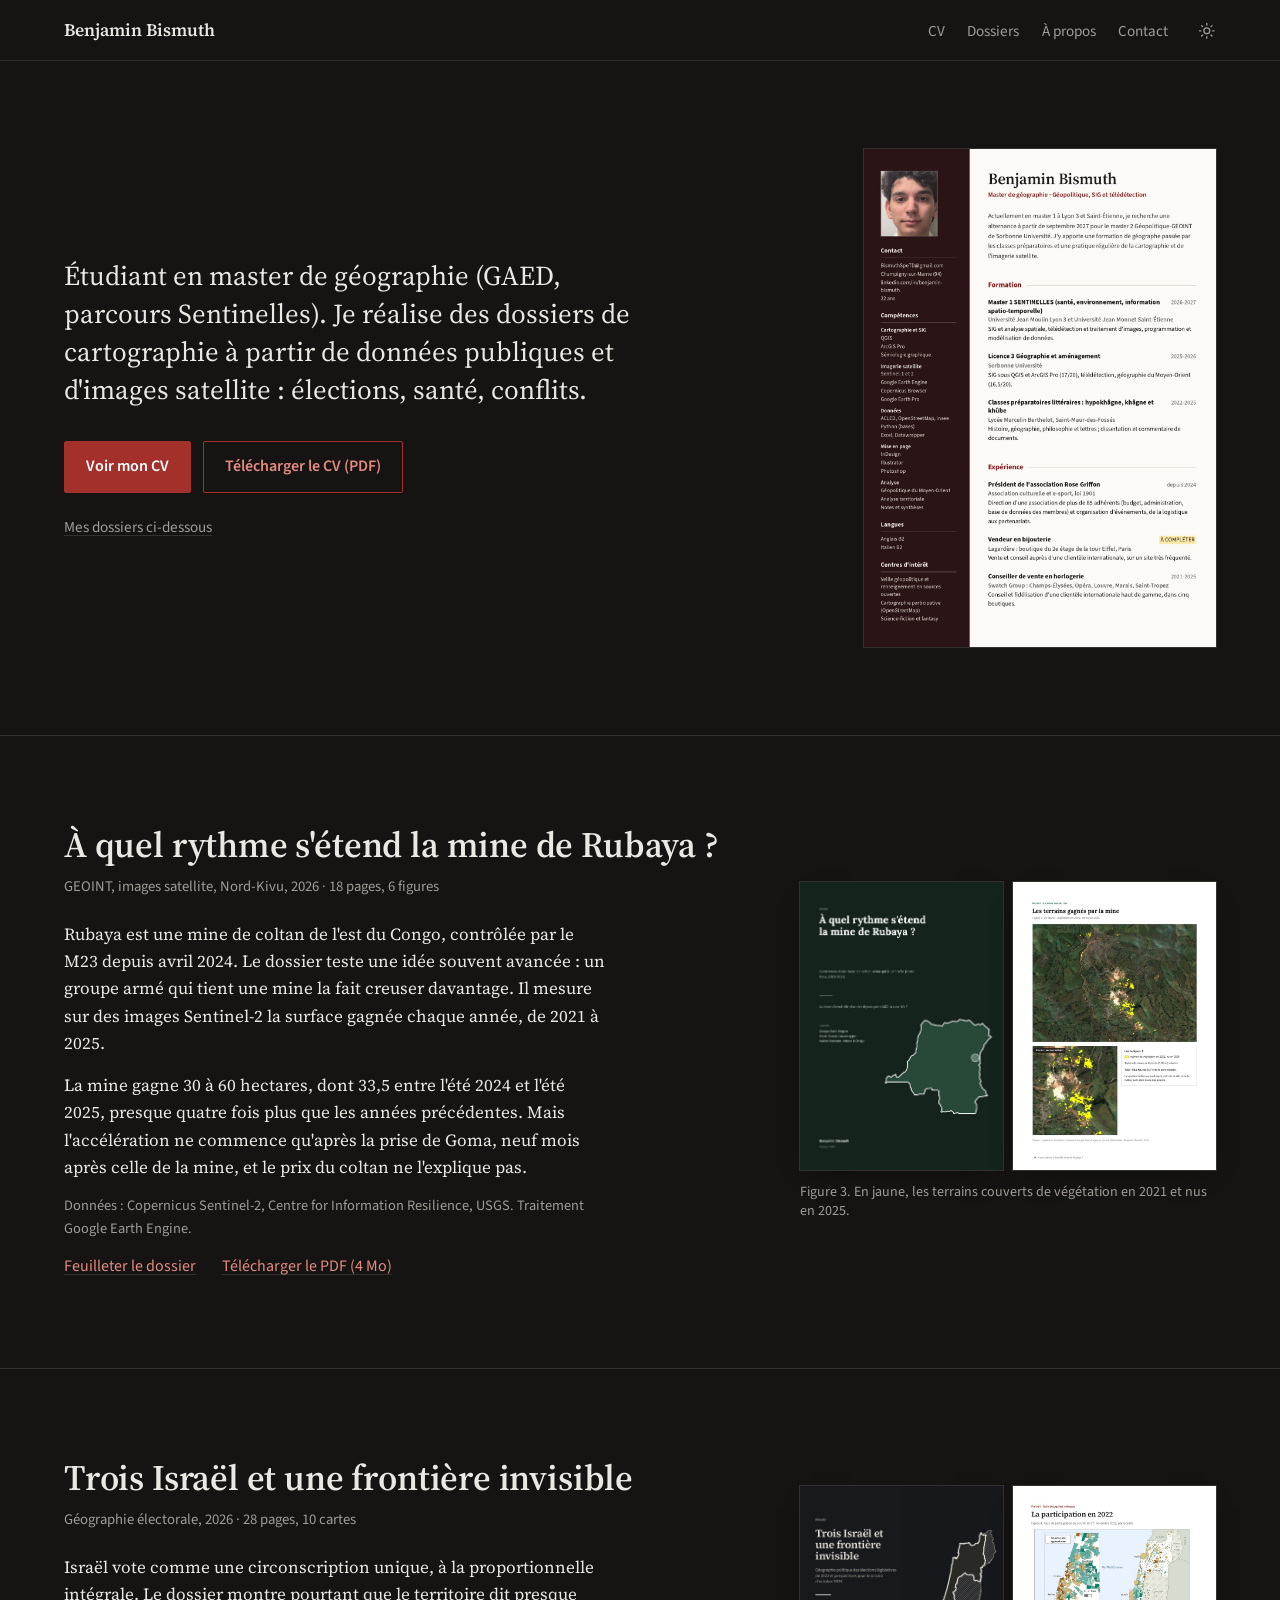
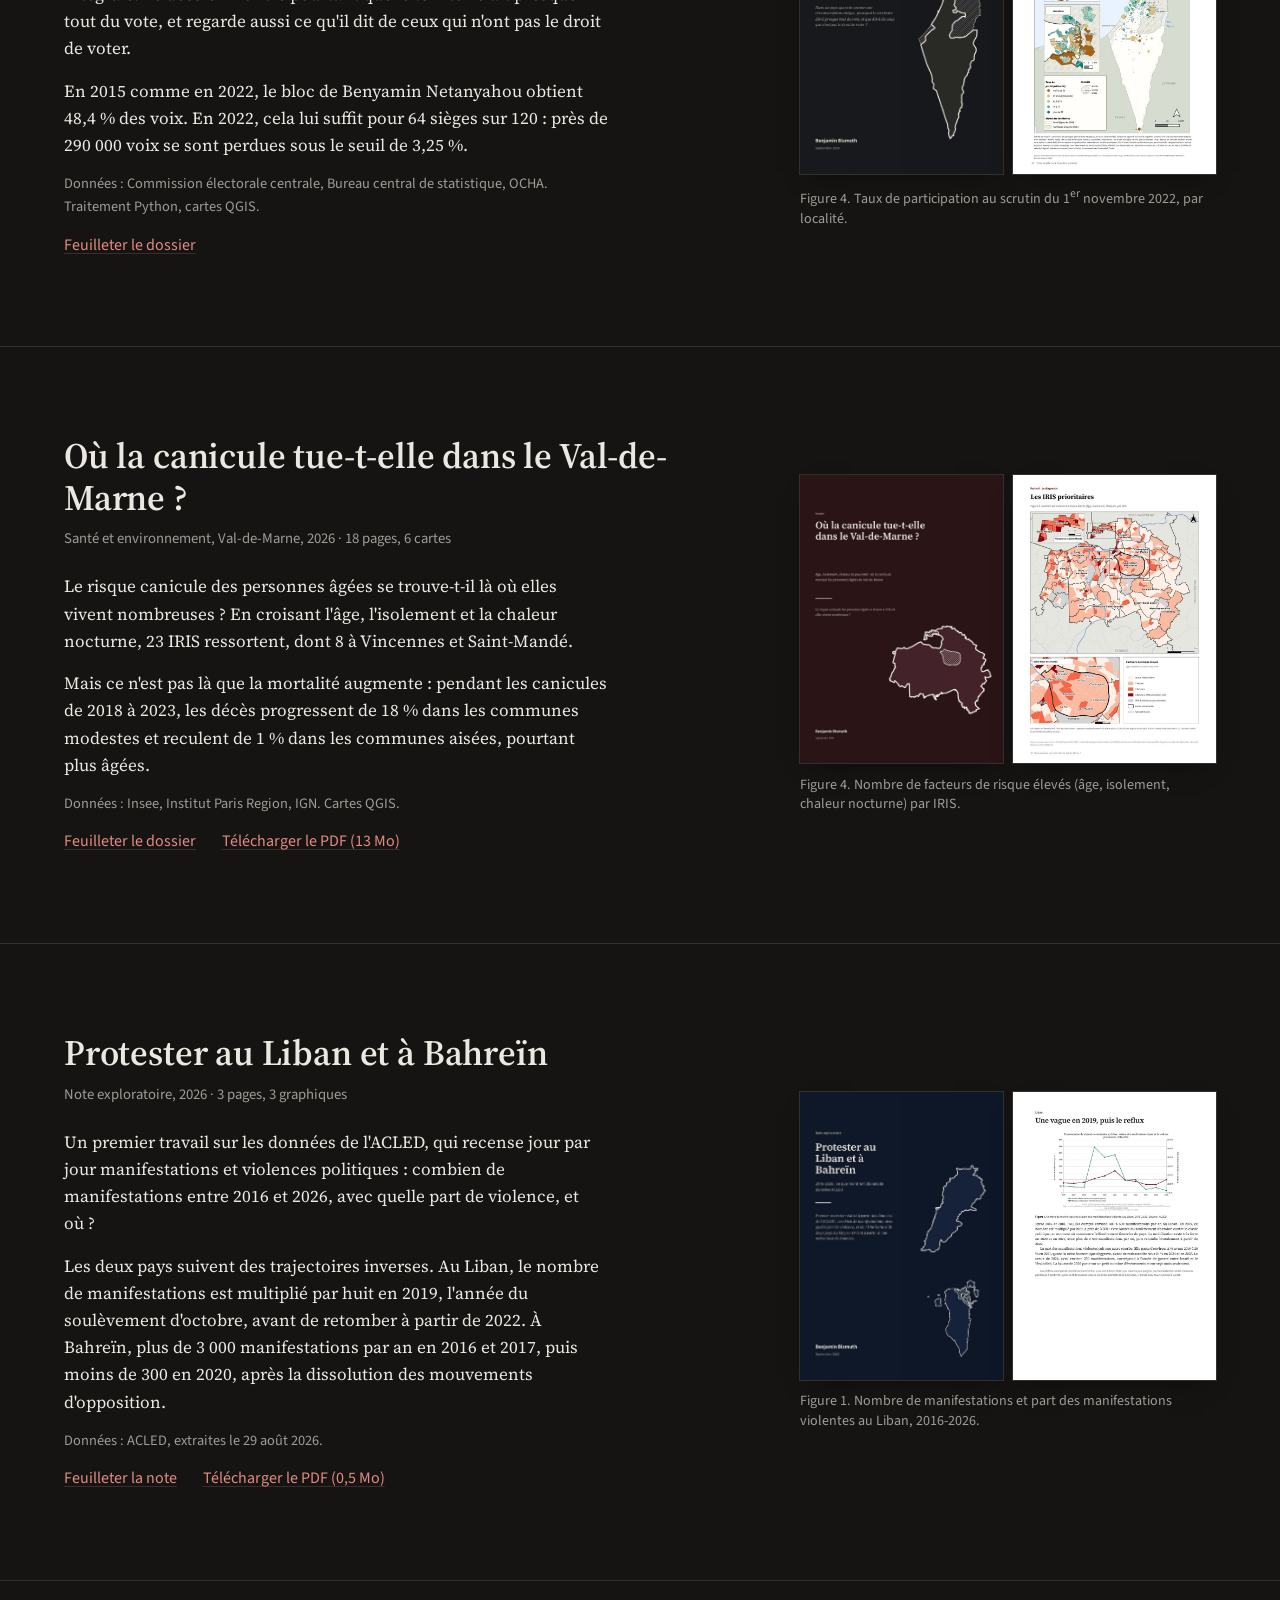
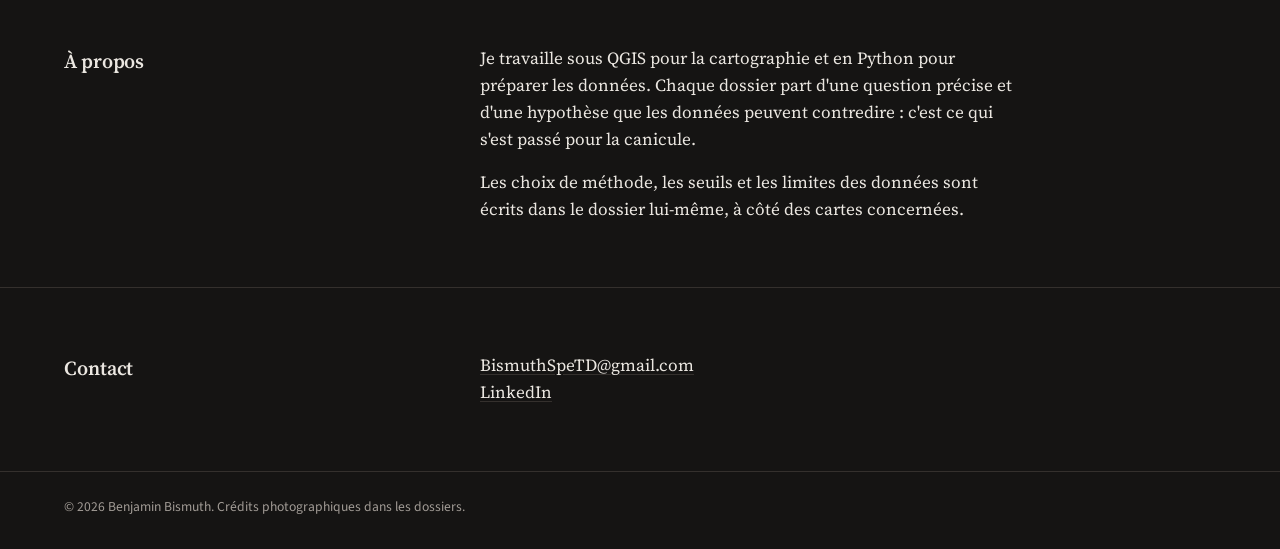
==== index.html @ 0a9262c5 "Portfolio : site, dossiers et CV" ====
<!doctype html>
<html lang="fr">
<head>
  <meta charset="utf-8">
  <meta name="viewport" content="width=device-width, initial-scale=1">
  <title>Benjamin Bismuth, géographe cartographe</title>
  <meta name="description" content="Dossiers de géographie et de cartographie de Benjamin Bismuth : extension de la mine de Rubaya vue par satellite, géographie électorale d'Israël, canicule dans le Val-de-Marne, manifestations au Liban et à Bahreïn.">
  <meta property="og:title" content="Benjamin Bismuth, géographe cartographe">
  <meta property="og:description" content="Dossiers de géographie et de cartographie.">
  <meta property="og:image" content="assets/img/israel/cover-01.jpg">
  <link rel="preconnect" href="https://fonts.googleapis.com">
  <link rel="preconnect" href="https://fonts.gstatic.com" crossorigin>
  <link href="https://fonts.googleapis.com/css2?family=Source+Sans+3:ital,wght@0,400;0,600;1,400&family=Source+Serif+4:ital,opsz,wght@0,8..60,400;0,8..60,600;1,8..60,400&display=swap" rel="stylesheet">
  <meta name="color-scheme" content="light dark">
  <script>
    // appliqué avant l'affichage pour éviter un flash de la mauvaise couleur
    // sombre par défaut, sauf si le visiteur a choisi le mode clair avec le bouton
    let t = "dark";
    try { t = localStorage.getItem("theme") || "dark"; } catch (e) {}
    document.documentElement.dataset.theme = t;
  </script>
  <link rel="stylesheet" href="style.css">
</head>
<body>

<header class="top">
  <a class="brand" href="#">Benjamin Bismuth</a>
  <div class="top-right">
    <nav>
      <a href="#cv">CV</a>
      <a href="#dossiers">Dossiers</a>
      <a href="#apropos">À propos</a>
      <a href="#contact">Contact</a>
    </nav>
    <button class="theme" type="button" id="theme" aria-label="Changer de thème (clair ou sombre)">
      <svg class="moon" viewBox="0 0 24 24" fill="none" stroke="currentColor" stroke-width="1.8" stroke-linecap="round" stroke-linejoin="round" aria-hidden="true"><path d="M20 14.5A8 8 0 0 1 9.5 4a8 8 0 1 0 10.5 10.5z"/></svg>
      <svg class="sun" viewBox="0 0 24 24" fill="none" stroke="currentColor" stroke-width="1.8" stroke-linecap="round" aria-hidden="true"><circle cx="12" cy="12" r="4"/><path d="M12 2v2M12 20v2M4.9 4.9l1.4 1.4M17.7 17.7l1.4 1.4M2 12h2M20 12h2M4.9 19.1l1.4-1.4M17.7 6.3l1.4-1.4"/></svg>
    </button>
  </div>
</header>

<main>

  <section class="intro" id="cv">
    <div class="intro-text">
      <p class="intro-lead">
        Étudiant en master de géographie (GAED, parcours Sentinelles).
        Je réalise des dossiers de cartographie à partir de données publiques
        et d'images satellite&nbsp;: élections, santé, conflits.
      </p>
      <p class="cv-actions">
        <button class="cta" type="button" data-open="cv">Voir mon CV</button>
        <a class="cta ghost" href="assets/pdf/cv-benjamin-bismuth.pdf" download>Télécharger le CV (PDF)</a>
      </p>
      <p class="intro-next"><a href="#dossiers">Mes dossiers ci-dessous</a></p>
    </div>
    <button class="plate cv-page" type="button" data-open="cv">
      <img src="assets/img/cv/cv-01.jpg" alt="Aperçu du CV, cliquer pour l'agrandir" width="1200" height="1697">
    </button>
  </section>

  <section class="dossier" id="dossiers">
    <div class="d-text">
      <h2>À quel rythme s'étend la mine de Rubaya&nbsp;?</h2>
      <p class="meta">GEOINT, images satellite, Nord-Kivu, 2026 · 18 pages, 6 figures</p>
      <div class="d-body">
        <p>
          Rubaya est une mine de coltan de l'est du Congo, contrôlée par le M23 depuis avril 2024.
          Le dossier teste une idée souvent avancée&nbsp;: un groupe armé qui tient une mine la fait
          creuser davantage. Il mesure sur des images Sentinel-2 la surface gagnée chaque année,
          de 2021 à 2025.
        </p>
        <p>
          La mine gagne 30 à 60 hectares, dont 33,5 entre l'été 2024 et l'été 2025, presque quatre
          fois plus que les années précédentes. Mais l'accélération ne commence qu'après la prise de
          Goma, neuf mois après celle de la mine, et le prix du coltan ne l'explique pas.
        </p>
        <p class="sources">Données&nbsp;: Copernicus Sentinel-2, Centre for Information Resilience, USGS. Traitement Google Earth Engine.</p>
        <p class="links">
          <button type="button" data-open="rubaya">Feuilleter le dossier</button>
          <a href="assets/pdf/rubaya.pdf" download>Télécharger le PDF (4&nbsp;Mo)</a>
        </p>
      </div>
    </div>

    <figure class="key">
      <button class="plate" type="button" data-open="rubaya" data-page="0" aria-label="Ouvrir le dossier">
        <img src="assets/img/rubaya/cover-01.jpg" alt="Couverture du dossier" width="826" height="1169">
      </button>
      <button class="plate key-page" type="button" data-open="rubaya" data-page="4" aria-label="Ouvrir le dossier à cette page">
        <img src="assets/img/rubaya/s-05.jpg" alt="Image satellite : en jaune, les terrains couverts de végétation en 2021 et nus en 2025 autour de la mine de Rubaya" width="1500" height="1061">
      </button>
      <figcaption>Figure 3. En jaune, les terrains couverts de végétation en 2021 et nus en 2025.</figcaption>
    </figure>
  </section>

  <section class="dossier">
    <div class="d-text">
      <h2>Trois Israël et une frontière invisible</h2>
      <p class="meta">Géographie électorale, 2026 · 28 pages, 10 cartes</p>
      <div class="d-body">
        <p>
          Israël vote comme une circonscription unique, à la proportionnelle intégrale.
          Le dossier montre pourtant que le territoire dit presque tout du vote,
          et regarde aussi ce qu'il dit de ceux qui n'ont pas le droit de voter.
        </p>
        <p>
          En 2015 comme en 2022, le bloc de Benyamin Netanyahou obtient 48,4&nbsp;% des voix.
          En 2022, cela lui suffit pour 64 sièges sur 120&nbsp;: près de 290&nbsp;000 voix
          se sont perdues sous le seuil de 3,25&nbsp;%.
        </p>
        <p class="sources">Données&nbsp;: Commission électorale centrale, Bureau central de statistique, OCHA. Traitement Python, cartes QGIS.</p>
        <p class="links">
          <button type="button" data-open="israel">Feuilleter le dossier</button>
        </p>
      </div>
    </div>

    <figure class="key">
      <button class="plate" type="button" data-open="israel" data-page="0" aria-label="Ouvrir le dossier">
        <img src="assets/img/israel/cover-01.jpg" alt="Couverture du dossier" width="900" height="1274">
      </button>
      <button class="plate key-page" type="button" data-open="israel" data-page="6" aria-label="Ouvrir le dossier à cette page">
        <img src="assets/img/israel/s-07.jpg" alt="Carte : taux de participation au scrutin du 1er novembre 2022, par localité" width="1500" height="1062">
      </button>
      <figcaption>Figure 4. Taux de participation au scrutin du 1<sup>er</sup> novembre 2022, par localité.</figcaption>
    </figure>
  </section>

  <section class="dossier">
    <div class="d-text">
      <h2>Où la canicule tue-t-elle dans le Val-de-Marne&nbsp;?</h2>
      <p class="meta">Santé et environnement, Val-de-Marne, 2026 · 18 pages, 6 cartes</p>
      <div class="d-body">
        <p>
          Le risque canicule des personnes âgées se trouve-t-il là où elles vivent nombreuses&nbsp;?
          En croisant l'âge, l'isolement et la chaleur nocturne, 23 IRIS ressortent, dont 8 à
          Vincennes et Saint-Mandé.
        </p>
        <p>
          Mais ce n'est pas là que la mortalité augmente&nbsp;: pendant les canicules de 2018 à 2023,
          les décès progressent de 18&nbsp;% dans les communes modestes et reculent de 1&nbsp;%
          dans les communes aisées, pourtant plus âgées.
        </p>
        <p class="sources">Données&nbsp;: Insee, Institut Paris Region, IGN. Cartes QGIS.</p>
        <p class="links">
          <button type="button" data-open="canicule">Feuilleter le dossier</button>
          <a href="assets/pdf/canicule.pdf" download>Télécharger le PDF (13&nbsp;Mo)</a>
        </p>
      </div>
    </div>

    <figure class="key">
      <button class="plate" type="button" data-open="canicule" data-page="0" aria-label="Ouvrir le dossier">
        <img src="assets/img/canicule/cover-01.jpg" alt="Couverture du dossier" width="900" height="1273" loading="lazy">
      </button>
      <button class="plate key-page" type="button" data-open="canicule" data-page="5" aria-label="Ouvrir le dossier à cette page">
        <img src="assets/img/canicule/s-06.jpg" alt="Carte : nombre de facteurs de risque élevés (âge, isolement, chaleur) par IRIS du Val-de-Marne" width="1500" height="1061" loading="lazy">
      </button>
      <figcaption>Figure 4. Nombre de facteurs de risque élevés (âge, isolement, chaleur nocturne) par IRIS.</figcaption>
    </figure>
  </section>

  <section class="dossier">
    <div class="d-text">
      <h2>Protester au Liban et à Bahreïn</h2>
      <p class="meta">Note exploratoire, 2026 · 3 pages, 3 graphiques</p>
      <div class="d-body">
        <p>
          Un premier travail sur les données de l'ACLED, qui recense jour par jour manifestations
          et violences politiques&nbsp;: combien de manifestations entre 2016 et 2026, avec quelle part
          de violence, et où&nbsp;?
        </p>
        <p>
          Les deux pays suivent des trajectoires inverses. Au Liban, le nombre de manifestations est
          multiplié par huit en 2019, l'année du soulèvement d'octobre, avant de retomber à partir de 2022.
          À Bahreïn, plus de 3&nbsp;000 manifestations par an en 2016 et 2017, puis moins de 300 en 2020,
          après la dissolution des mouvements d'opposition.
        </p>
        <p class="sources">Données&nbsp;: ACLED, extraites le 29 août 2026.</p>
        <p class="links">
          <button type="button" data-open="liban-bahrein">Feuilleter la note</button>
          <a href="assets/pdf/liban-bahrein.pdf" download>Télécharger le PDF (0,5&nbsp;Mo)</a>
        </p>
      </div>
    </div>

    <figure class="key">
      <button class="plate" type="button" data-open="liban-bahrein" data-page="0" aria-label="Ouvrir la note">
        <img src="assets/img/liban-bahrein/cover-01.jpg" alt="Couverture de la note" width="826" height="1169" loading="lazy">
      </button>
      <button class="plate key-page" type="button" data-open="liban-bahrein" data-page="1" aria-label="Ouvrir la note à cette page">
        <img src="assets/img/liban-bahrein/s-02.jpg" alt="Graphique : nombre de manifestations et part des manifestations violentes au Liban, 2016-2026" width="1500" height="1061" loading="lazy">
      </button>
      <figcaption>Figure 1. Nombre de manifestations et part des manifestations violentes au Liban, 2016-2026.</figcaption>
    </figure>
  </section>

  <section class="about" id="apropos">
    <h2>À propos</h2>
    <div class="d-body">
      <p>
        Je travaille sous QGIS pour la cartographie et en Python pour préparer les données.
        Chaque dossier part d'une question précise et d'une hypothèse que les données
        peuvent contredire&nbsp;: c'est ce qui s'est passé pour la canicule.
      </p>
      <p>
        Les choix de méthode, les seuils et les limites des données sont écrits dans le dossier
        lui-même, à côté des cartes concernées.
      </p>
    </div>
  </section>

  <section class="about" id="contact">
    <h2>Contact</h2>
    <div class="d-body">
      <p>
        <a href="mailto:BismuthSpeTD@gmail.com">BismuthSpeTD@gmail.com</a><br>
        <a href="https://www.linkedin.com/in/benjamin-bismuth" rel="noopener">LinkedIn</a>
      </p>
    </div>
  </section>
</main>

<footer class="foot">
  © 2026 Benjamin Bismuth. Crédits photographiques dans les dossiers.
</footer>

<div class="viewer" id="viewer" role="dialog" aria-modal="true" aria-label="Lecteur de dossier" hidden>
  <div class="v-bar">
    <p class="v-title"><span id="v-name"></span> <span id="v-count" aria-live="polite"></span></p>
    <div class="v-tools">
      <a id="v-pdf" href="#" download>PDF</a>
      <button type="button" id="v-close">Fermer</button>
    </div>
  </div>

  <div class="v-stage">
    <button class="v-nav prev" type="button" id="v-prev" aria-label="Page précédente">‹</button>
    <figure class="v-fig">
      <img id="v-img" alt="">
    </figure>
    <button class="v-nav next" type="button" id="v-next" aria-label="Page suivante">›</button>
  </div>

  <div class="v-thumbs" id="v-thumbs" role="tablist" aria-label="Pages du dossier"></div>
</div>

<script src="app.js"></script>
</body>
</html>
---- style.css ----
/* Mêmes polices et même rouge que les dossiers PDF. */
:root{
  --paper:#fbfaf7;
  --ink:#1c1a19;
  --grey:#6b6663;
  --line:#dcd8d2;
  --red:#8e1b1b;
  --btn:#8e1b1b;
  --btn-hover:#6f1414;
  --shadow:rgba(28,26,25,.28);
  --viewer:#2a2725;
  --serif:"Source Serif 4",Georgia,serif;
  --sans:"Source Sans 3","Segoe UI",Arial,sans-serif;
  --pad:clamp(1rem,5vw,4rem);
  --measure:34rem;
  color-scheme:light;
}
/* mode sombre : suit le système, sauf si le visiteur a choisi avec le bouton */
@media (prefers-color-scheme:dark){
  :root:not([data-theme="light"]){
    --paper:#151413;--ink:#ebe7e1;--grey:#a19b95;--line:#34302d;
    --red:#e38b80;--btn:#a3302a;--btn-hover:#bf3b33;--shadow:rgba(0,0,0,.55);--viewer:#0d0c0b;
    color-scheme:dark;
  }
}
:root[data-theme="dark"]{
  --paper:#151413;--ink:#ebe7e1;--grey:#a19b95;--line:#34302d;
  --red:#e38b80;--btn:#a3302a;--btn-hover:#bf3b33;--shadow:rgba(0,0,0,.55);--viewer:#0d0c0b;
  color-scheme:dark;
}
*{box-sizing:border-box;margin:0;padding:0}
html{scroll-behavior:smooth;scroll-padding-top:4rem}
body{background:var(--paper);color:var(--ink);font-family:var(--serif);font-size:1.0625rem;line-height:1.6;-webkit-font-smoothing:antialiased}
img{display:block;max-width:100%;height:auto}
a{color:inherit;text-decoration-color:var(--line);text-underline-offset:.2em}
a:hover{color:var(--red);text-decoration-color:currentColor}
button{font:inherit;color:inherit;background:none;border:0;cursor:pointer}
:focus-visible{outline:2px solid var(--red);outline-offset:3px}
h2{font-weight:600;letter-spacing:-.005em}

/* en-tête */
.top{position:sticky;top:0;z-index:20;display:flex;justify-content:space-between;align-items:baseline;gap:1rem;
  padding:1rem var(--pad);background:var(--paper);border-bottom:1px solid var(--line)}
.brand{font-weight:600;font-size:1.1rem;text-decoration:none}
.top nav{display:flex;gap:1.4rem;font-family:var(--sans);font-size:.95rem}
.top nav a{text-decoration:none;color:var(--grey)}
.top nav a:hover{color:var(--red)}
.top-right{display:flex;align-items:center;gap:1.4rem}
.theme{display:grid;place-items:center;width:2rem;height:2rem;margin:-.4rem -.4rem -.4rem 0;color:var(--grey);border-radius:50%}
.theme:hover{color:var(--ink);background:var(--line)}
.theme svg{width:1.1rem;height:1.1rem}
.theme .sun{display:none}
:root[data-theme="dark"] .theme .sun{display:block}
:root[data-theme="dark"] .theme .moon{display:none}
@media (prefers-color-scheme:dark){
  :root:not([data-theme="light"]) .theme .sun{display:block}
  :root:not([data-theme="light"]) .theme .moon{display:none}
}

.intro{display:grid;grid-template-columns:minmax(0,1fr) minmax(14rem,22rem);gap:2rem clamp(2rem,6vw,5rem);align-items:center;
  padding:clamp(2.5rem,7vw,5.5rem) var(--pad) clamp(3rem,7vw,5.5rem)}
.intro-lead{max-width:36rem;font-size:clamp(1.3rem,2.3vw,1.7rem);line-height:1.4}
.cv-actions{display:flex;flex-wrap:wrap;gap:.8rem;margin-top:2rem}
.cta{display:inline-block;padding:.75rem 1.3rem;font-family:var(--sans);font-size:1rem;font-weight:600;text-decoration:none;
  background:var(--btn);color:#fff;border:1px solid var(--btn);border-radius:2px}
.cta:hover{background:var(--btn-hover);border-color:var(--btn-hover);color:#fff}
.cta.ghost{background:transparent;color:var(--red)}
.cta.ghost:hover{background:var(--btn);color:#fff}
.intro-next{margin-top:1.4rem;font-family:var(--sans);font-size:.95rem;color:var(--grey)}
.intro-next a{color:inherit}
.cv-page{box-shadow:0 0 0 1px var(--line),0 12px 30px -12px var(--shadow)}

/* dossiers */
/* une ligne par dossier : le texte à gauche, couverture et carte clé à droite */
.dossier{display:grid;grid-template-columns:minmax(0,1fr) minmax(16rem,26rem);gap:2rem clamp(2rem,6vw,5rem);align-items:center;
  padding:clamp(3rem,7vw,5.5rem) var(--pad);border-top:1px solid var(--line)}
.plate{display:block;width:100%;background:#fff;box-shadow:0 0 0 1px var(--line)}
.plate img{width:100%;transition:opacity .2s}
.plate:hover img{opacity:.88}

.d-text h2{font-size:clamp(1.6rem,2.8vw,2.3rem);line-height:1.15}
.d-text .d-body{margin-top:1.4rem}
.key{display:grid;grid-template-columns:1fr 1fr;gap:.6rem;width:100%}
.key .plate{aspect-ratio:750/1062;overflow:hidden;box-shadow:0 0 0 1px var(--line),0 10px 24px -12px var(--shadow)}
.key .plate img{height:100%;object-fit:cover}
/* on ne montre que la page de gauche de la double page, celle de la carte */
.key .key-page img{width:200%;max-width:none;object-fit:initial}
.key figcaption{grid-column:1/-1;margin-top:.2rem;font-family:var(--sans);font-size:.88rem;line-height:1.4;color:var(--grey)}
.meta{margin-top:.6rem;font-family:var(--sans);font-size:.92rem;color:var(--grey)}
.d-body{max-width:var(--measure)}
.d-body p + p{margin-top:.9em}
.sources{font-family:var(--sans);font-size:.9rem;color:var(--grey)}
.links{display:flex;flex-wrap:wrap;gap:.4rem 1.6rem;font-family:var(--sans);font-size:1rem}
.links button,.links a{text-decoration:underline;text-decoration-color:var(--line);text-underline-offset:.2em;color:var(--red)}
.links button:hover,.links a:hover{text-decoration-color:currentColor}

/* à propos, contact */
.about{display:grid;grid-template-columns:1fr 2fr;gap:1rem clamp(1.5rem,4vw,3rem);padding:clamp(2.5rem,5vw,4rem) var(--pad);border-top:1px solid var(--line)}
.about h2{font-size:1.25rem}

.foot{padding:1.5rem var(--pad) 2rem;font-family:var(--sans);font-size:.85rem;color:var(--grey);border-top:1px solid var(--line)}

/* lecteur */
.viewer{position:fixed;inset:0;z-index:100;display:flex;flex-direction:column;background:var(--viewer);color:#f3f0ea}
.viewer[hidden]{display:none}
.v-bar{display:flex;justify-content:space-between;align-items:baseline;gap:1rem;padding:.8rem 1.2rem;font-family:var(--sans)}
.v-title{min-width:0;white-space:nowrap;overflow:hidden;text-overflow:ellipsis}
#v-name{font-family:var(--serif);font-weight:600}
#v-count{margin-left:.6rem;color:#aaa39c;font-size:.9rem}
.v-tools{display:flex;gap:1.2rem;flex:none}
.v-tools a,.v-tools button{color:#f3f0ea;text-decoration:none}
.v-tools a:hover,.v-tools button:hover{color:#fff;text-decoration:underline}
.v-stage{position:relative;flex:1;min-height:0;display:flex;align-items:center;justify-content:center;padding:.5rem 4rem 1rem}
.v-fig{width:100%;height:100%;display:flex;align-items:center;justify-content:center}
.v-fig img{max-width:100%;max-height:100%;width:auto;height:auto;object-fit:contain;background:#fff}
.v-nav{position:absolute;top:50%;transform:translateY(-50%);width:3rem;height:4rem;font-size:2.4rem;line-height:1;color:#d8d3cc}
.v-nav:hover{color:#fff}
.v-nav.prev{left:.5rem}.v-nav.next{right:.5rem}
.v-nav:disabled{opacity:.2;cursor:default}
.v-thumbs[hidden]{display:none}
.v-thumbs{display:flex;gap:.4rem;overflow-x:auto;padding:.6rem 1.2rem .9rem}
.v-thumbs button{flex:none;width:4.8rem;opacity:.45;background:#fff}
.v-thumbs button img{width:100%;height:auto}
.v-thumbs button[aria-selected="true"]{opacity:1;outline:2px solid #fff;outline-offset:2px}
.v-thumbs button:hover{opacity:.9}
body.lock{overflow:hidden}

/* petits écrans */
@media (max-width:760px){
  .dossier,.about,.intro{grid-template-columns:1fr}
  .key{max-width:26rem}
  .cv-page{width:min(100%,18rem)}
  .intro-next{display:none}
  .top nav{gap:1rem}
  .v-stage{padding:.25rem}
  .v-nav{width:2.2rem;background:rgba(0,0,0,.35)}
  .v-nav.prev{left:0}.v-nav.next{right:0}
}
@media (max-width:480px){
  .brand{font-size:1rem;white-space:nowrap}
  .top nav{gap:.8rem;font-size:.9rem;white-space:nowrap}
  .top-right{gap:.6rem}
  .top nav a:nth-child(3){display:none}
}
@media (prefers-reduced-motion:reduce){
  html{scroll-behavior:auto}
}
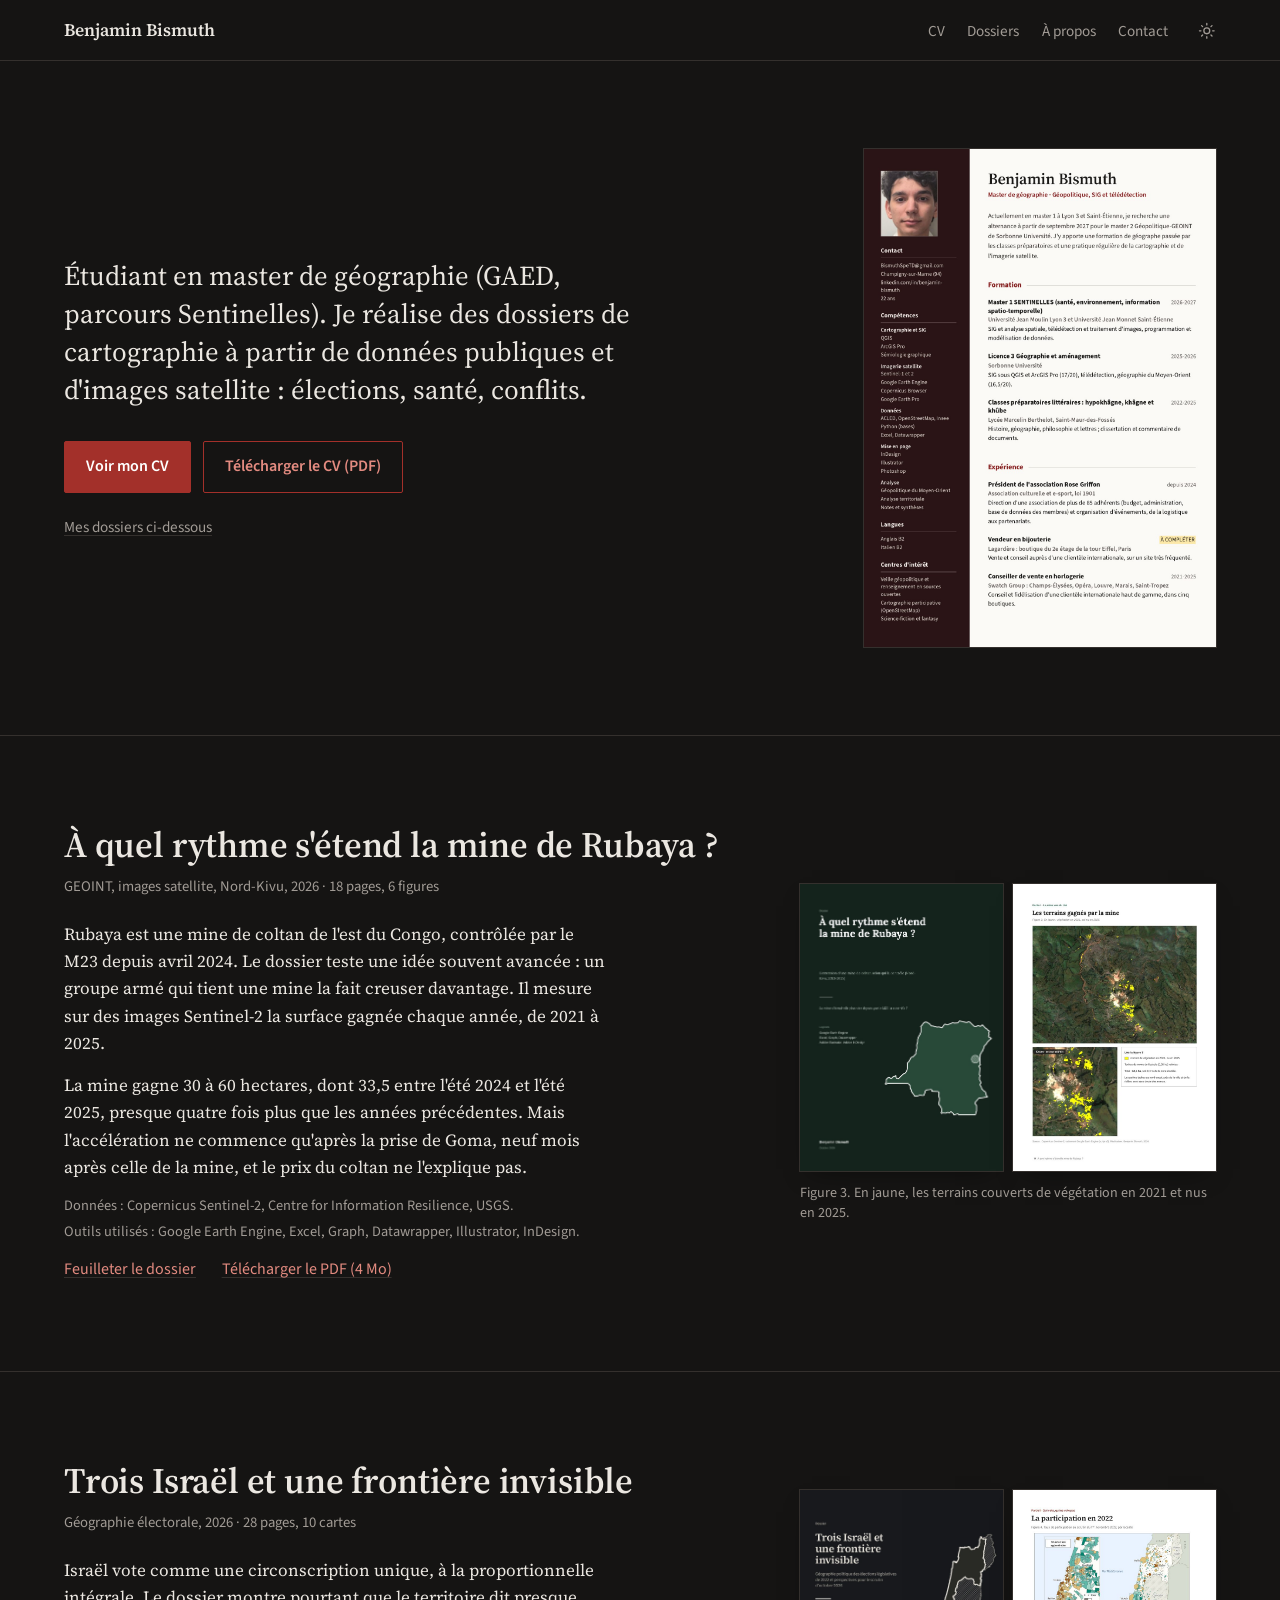
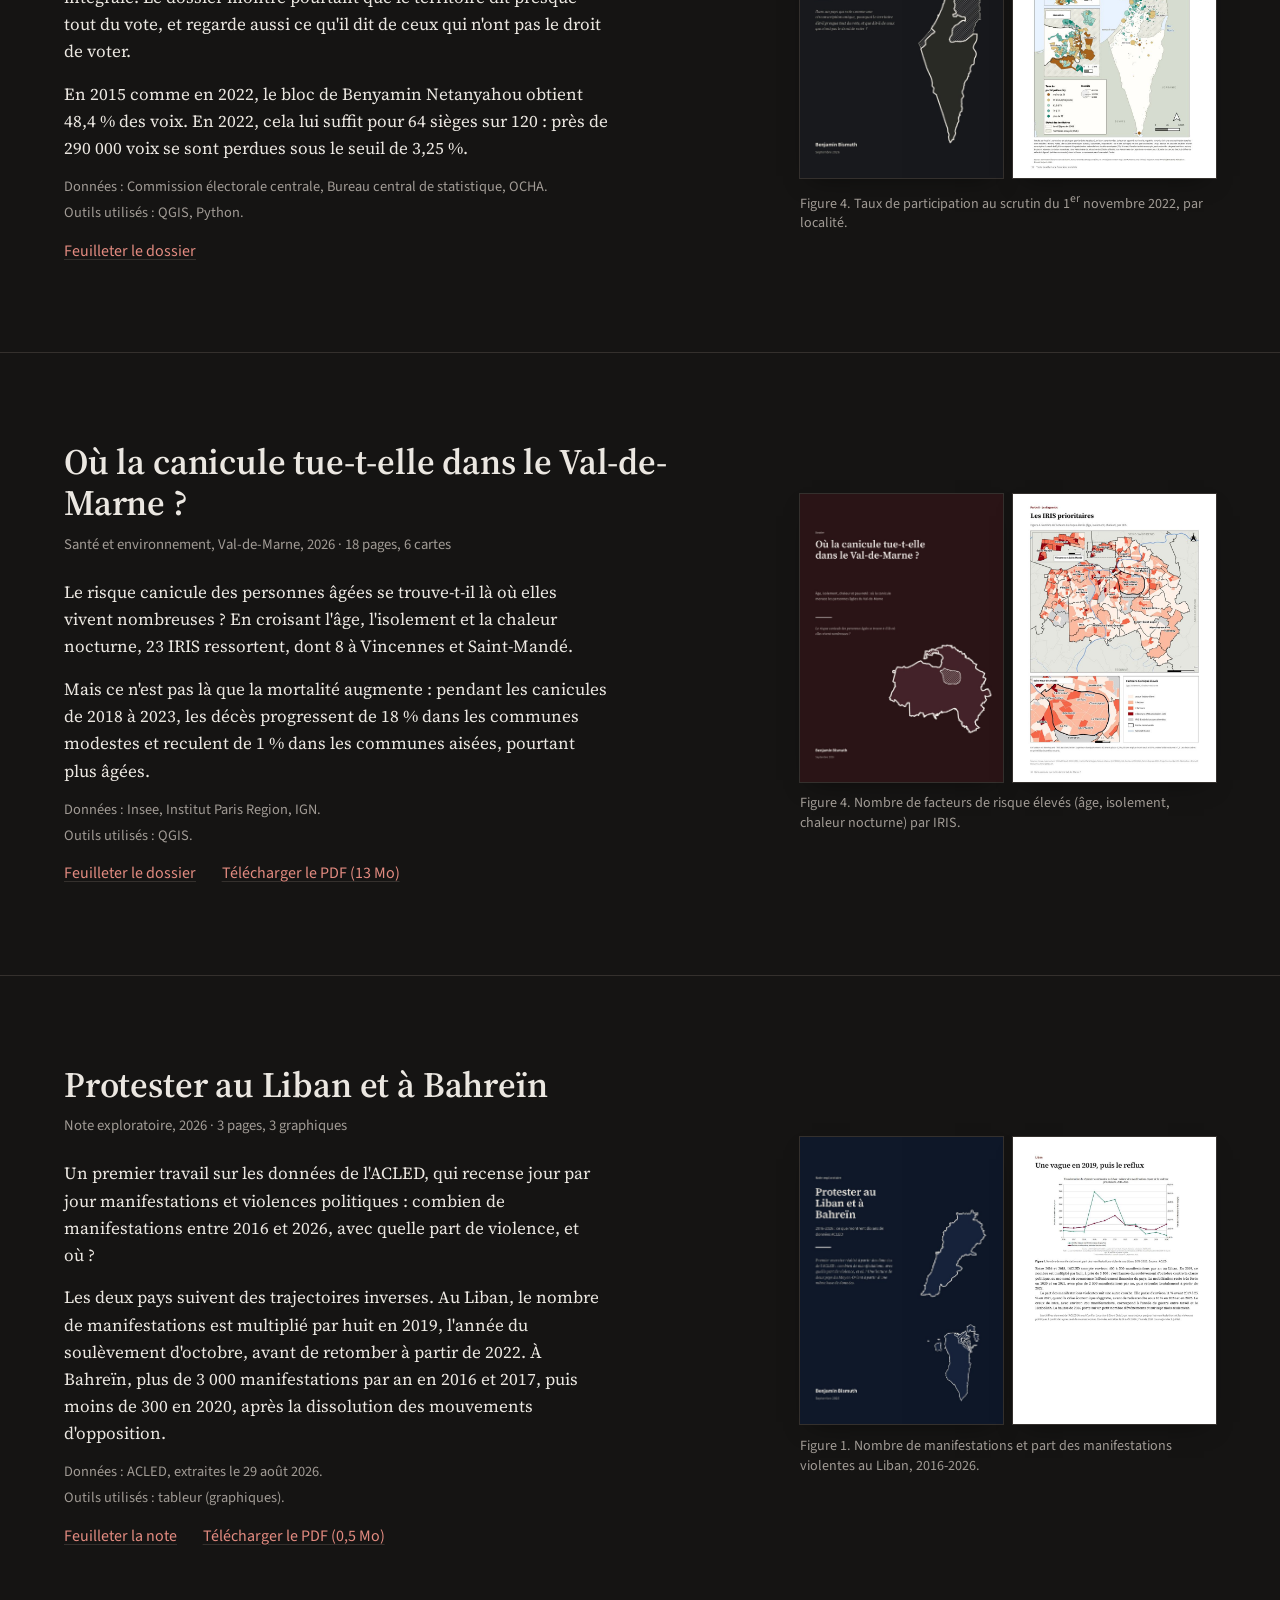
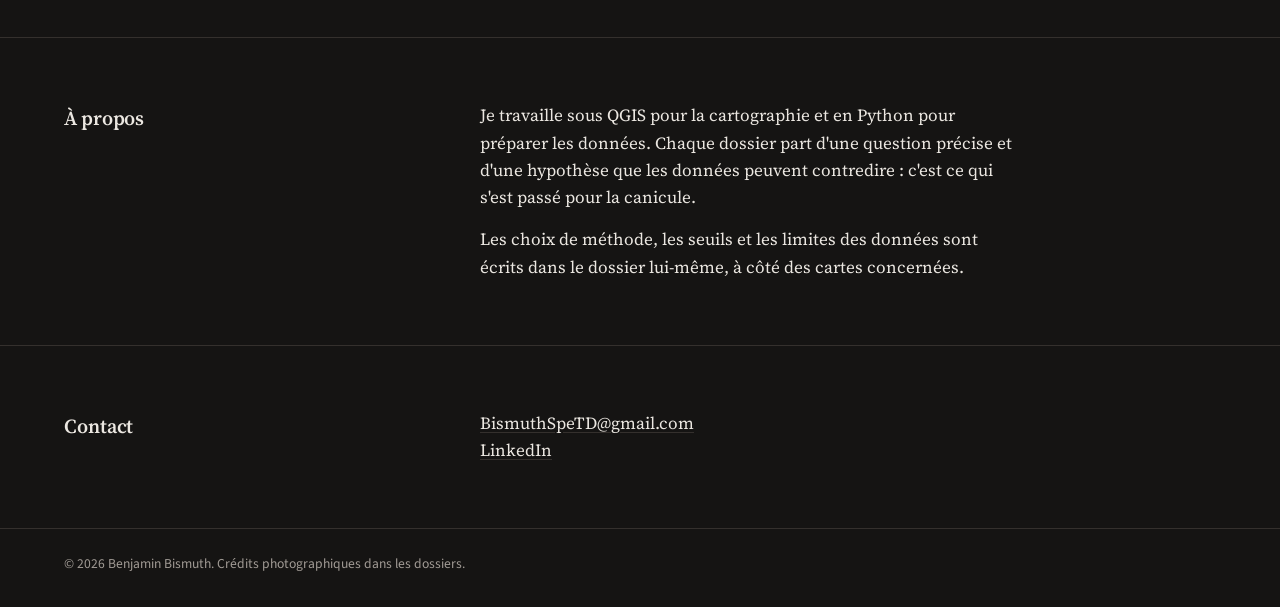
==== commit cb94f79f: "Ajoute les outils utilises pour chaque dossier" ====
--- a/index.html
+++ b/index.html
@@ -75,7 +75,8 @@
           fois plus que les années précédentes. Mais l'accélération ne commence qu'après la prise de
           Goma, neuf mois après celle de la mine, et le prix du coltan ne l'explique pas.
         </p>
-        <p class="sources">Données&nbsp;: Copernicus Sentinel-2, Centre for Information Resilience, USGS. Traitement Google Earth Engine.</p>
+        <p class="sources">Données&nbsp;: Copernicus Sentinel-2, Centre for Information Resilience, USGS.</p>
+        <p class="sources">Outils utilisés&nbsp;: Google Earth Engine, Excel, Graph, Datawrapper, Illustrator, InDesign.</p>
         <p class="links">
           <button type="button" data-open="rubaya">Feuilleter le dossier</button>
           <a href="assets/pdf/rubaya.pdf" download>Télécharger le PDF (4&nbsp;Mo)</a>
@@ -109,7 +110,8 @@
           En 2022, cela lui suffit pour 64 sièges sur 120&nbsp;: près de 290&nbsp;000 voix
           se sont perdues sous le seuil de 3,25&nbsp;%.
         </p>
-        <p class="sources">Données&nbsp;: Commission électorale centrale, Bureau central de statistique, OCHA. Traitement Python, cartes QGIS.</p>
+        <p class="sources">Données&nbsp;: Commission électorale centrale, Bureau central de statistique, OCHA.</p>
+        <p class="sources">Outils utilisés&nbsp;: QGIS, Python.</p>
         <p class="links">
           <button type="button" data-open="israel">Feuilleter le dossier</button>
         </p>
@@ -142,7 +144,8 @@
           les décès progressent de 18&nbsp;% dans les communes modestes et reculent de 1&nbsp;%
           dans les communes aisées, pourtant plus âgées.
         </p>
-        <p class="sources">Données&nbsp;: Insee, Institut Paris Region, IGN. Cartes QGIS.</p>
+        <p class="sources">Données&nbsp;: Insee, Institut Paris Region, IGN.</p>
+        <p class="sources">Outils utilisés&nbsp;: QGIS.</p>
         <p class="links">
           <button type="button" data-open="canicule">Feuilleter le dossier</button>
           <a href="assets/pdf/canicule.pdf" download>Télécharger le PDF (13&nbsp;Mo)</a>
@@ -178,6 +181,7 @@
           après la dissolution des mouvements d'opposition.
         </p>
         <p class="sources">Données&nbsp;: ACLED, extraites le 29 août 2026.</p>
+        <p class="sources">Outils utilisés&nbsp;: tableur (graphiques).</p>
         <p class="links">
           <button type="button" data-open="liban-bahrein">Feuilleter la note</button>
           <a href="assets/pdf/liban-bahrein.pdf" download>Télécharger le PDF (0,5&nbsp;Mo)</a>
--- a/style.css
+++ b/style.css
@@ -90,6 +90,7 @@
 .d-body{max-width:var(--measure)}
 .d-body p + p{margin-top:.9em}
 .sources{font-family:var(--sans);font-size:.9rem;color:var(--grey)}
+.d-body .sources + .sources{margin-top:.2em}
 .links{display:flex;flex-wrap:wrap;gap:.4rem 1.6rem;font-family:var(--sans);font-size:1rem}
 .links button,.links a{text-decoration:underline;text-decoration-color:var(--line);text-underline-offset:.2em;color:var(--red)}
 .links button:hover,.links a:hover{text-decoration-color:currentColor}
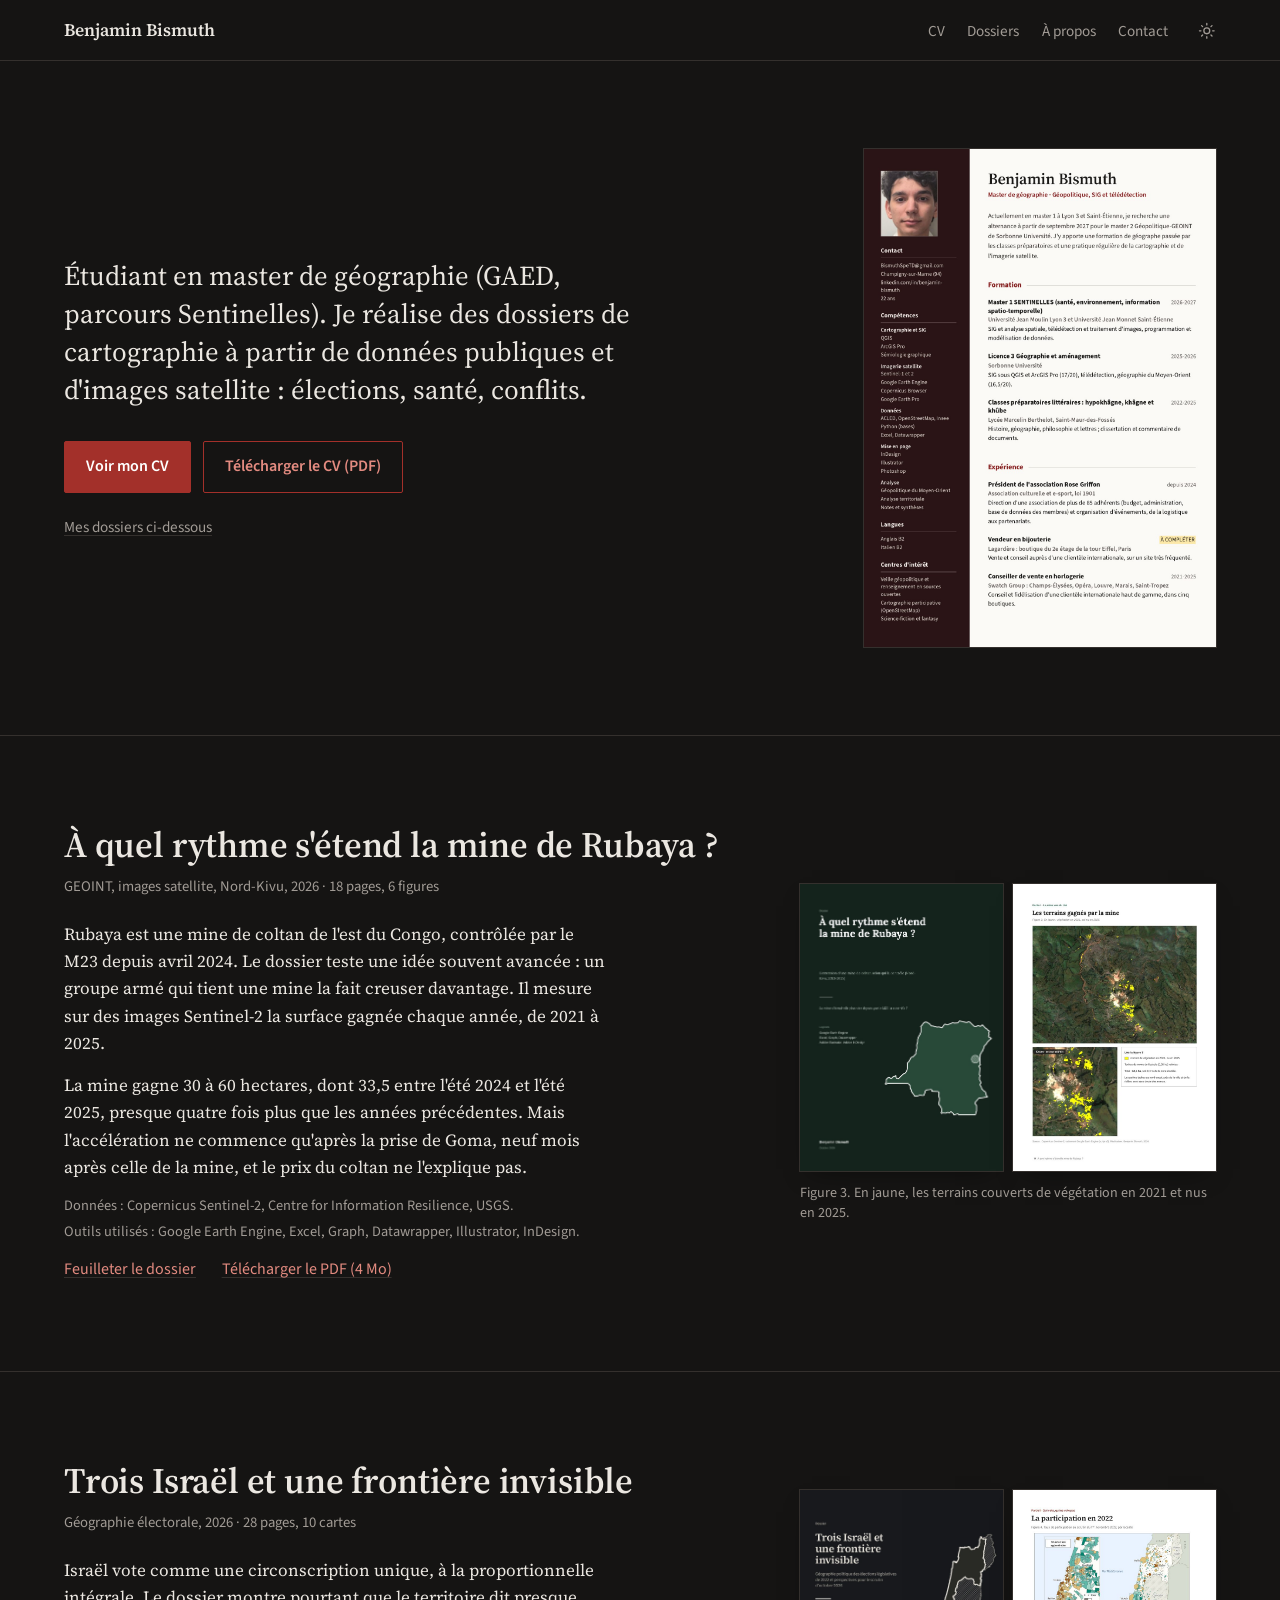
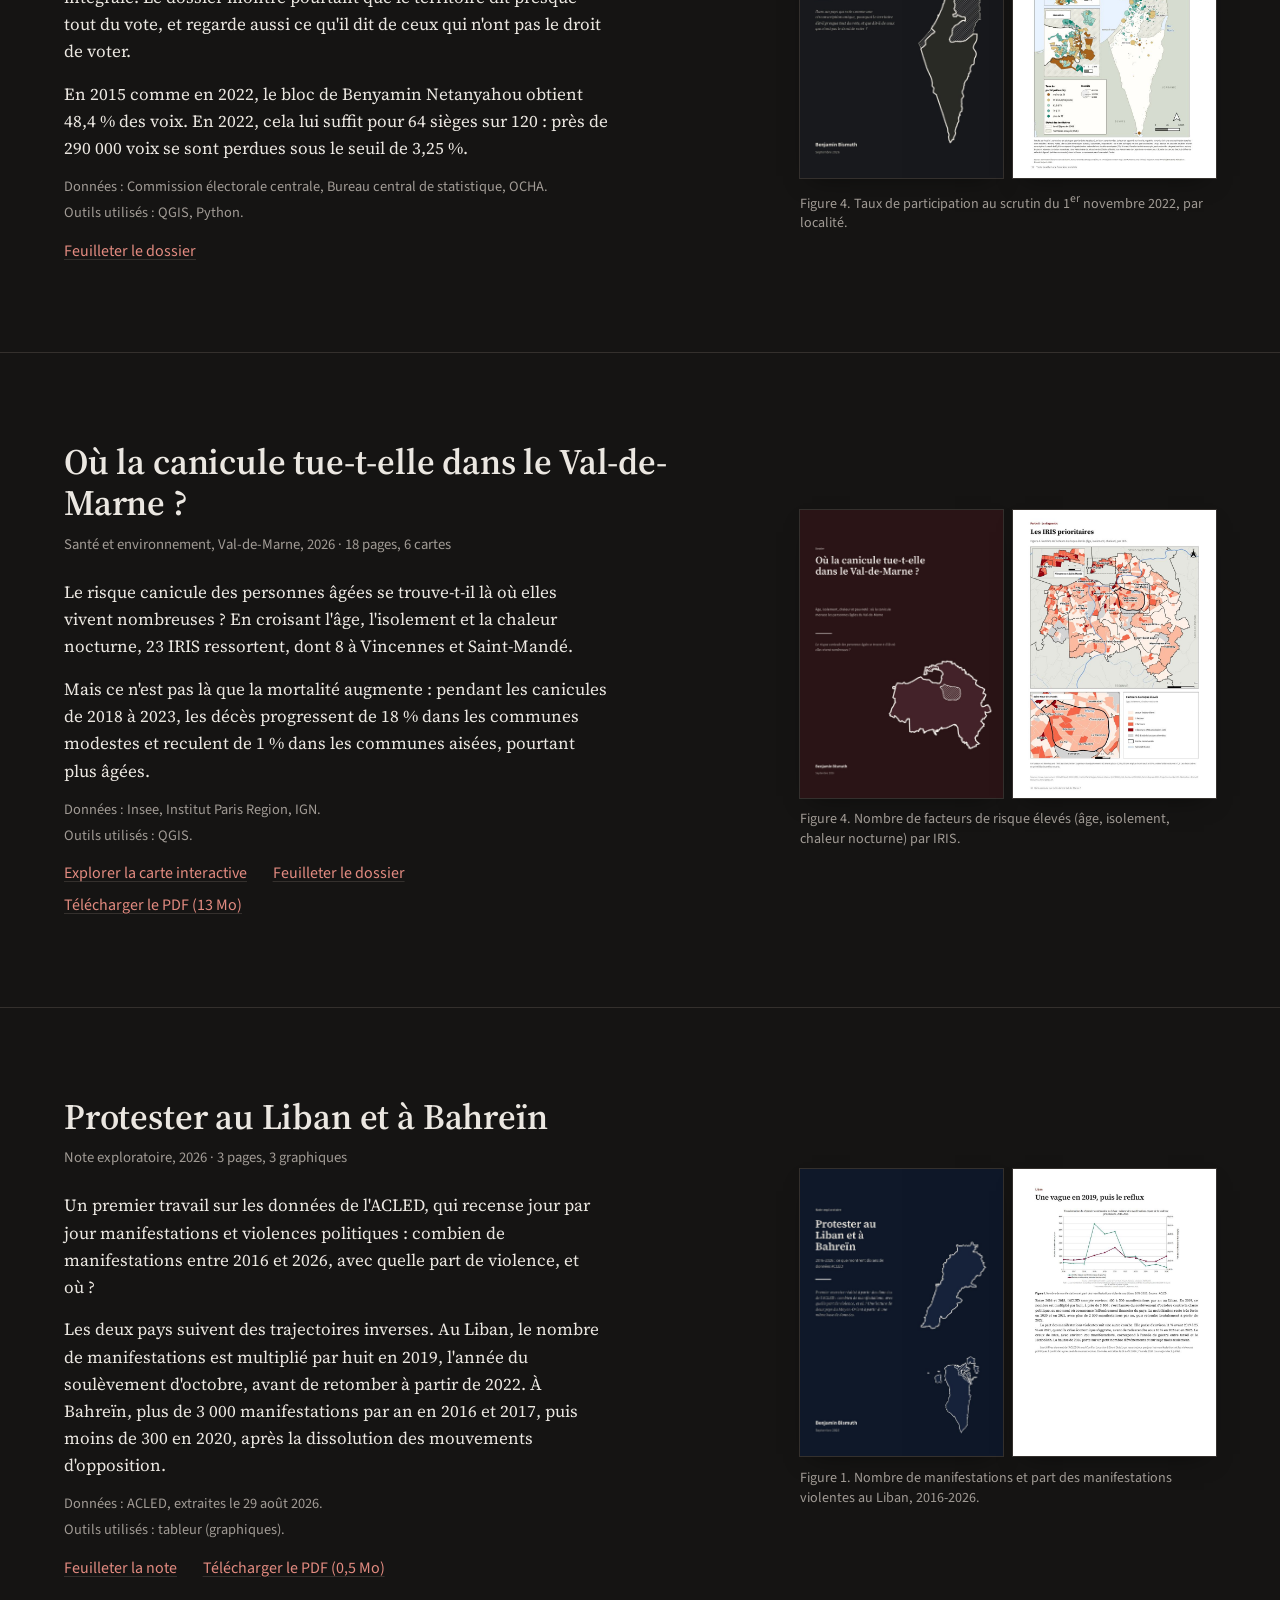
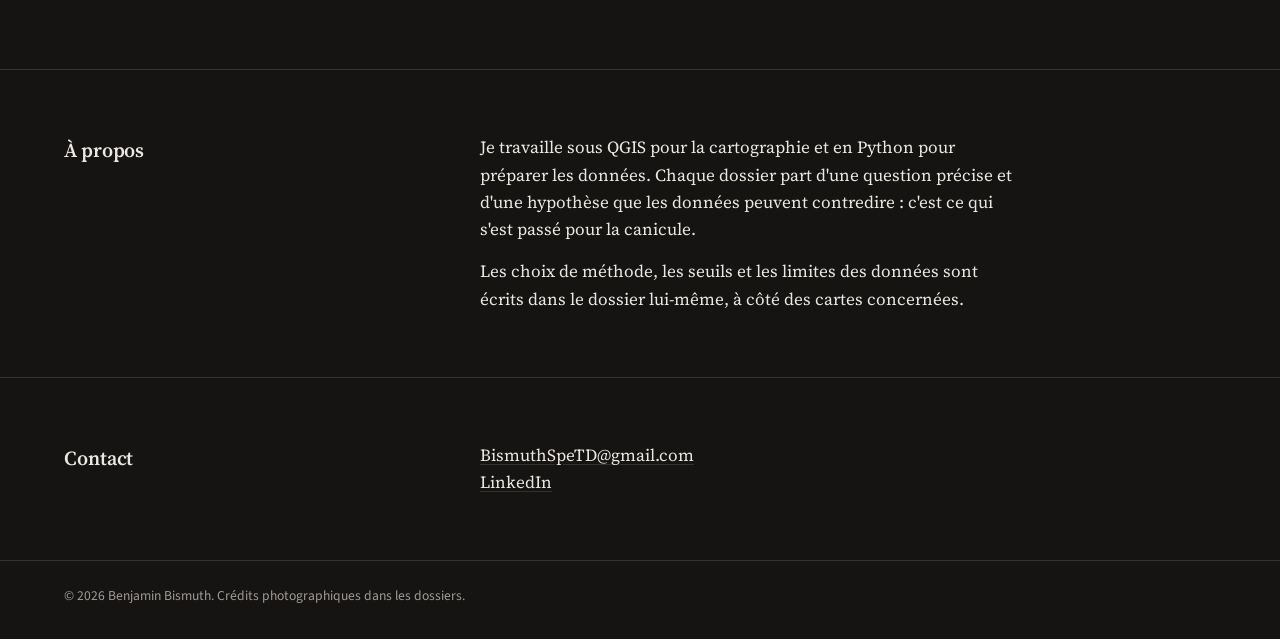
==== commit 7b65a53c: "Ajoute la carte interactive du Val-de-Marne" ====
--- a/index.html
+++ b/index.html
@@ -129,7 +129,7 @@
     </figure>
   </section>
 
-  <section class="dossier">
+  <section class="dossier" id="canicule">
     <div class="d-text">
       <h2>Où la canicule tue-t-elle dans le Val-de-Marne&nbsp;?</h2>
       <p class="meta">Santé et environnement, Val-de-Marne, 2026 · 18 pages, 6 cartes</p>
@@ -147,6 +147,7 @@
         <p class="sources">Données&nbsp;: Insee, Institut Paris Region, IGN.</p>
         <p class="sources">Outils utilisés&nbsp;: QGIS.</p>
         <p class="links">
+          <a href="carte.html">Explorer la carte interactive</a>
           <button type="button" data-open="canicule">Feuilleter le dossier</button>
           <a href="assets/pdf/canicule.pdf" download>Télécharger le PDF (13&nbsp;Mo)</a>
         </p>
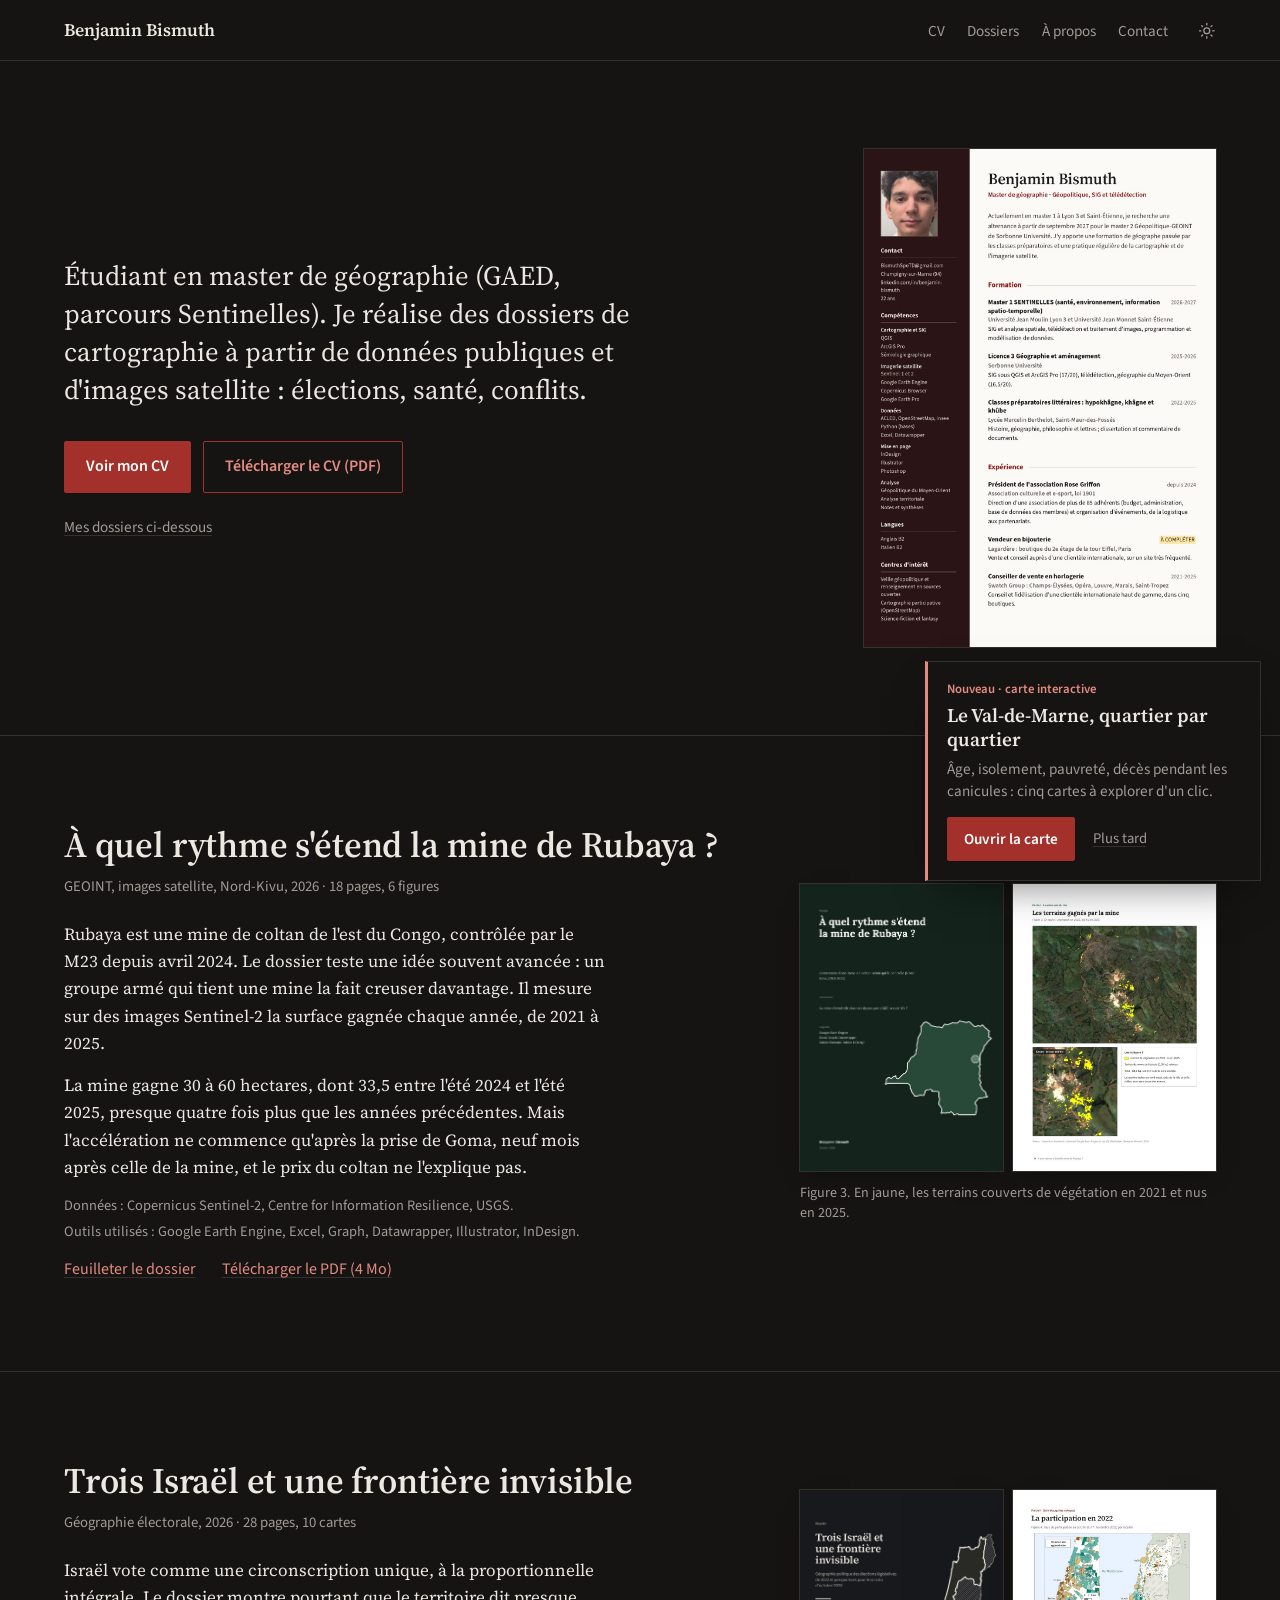
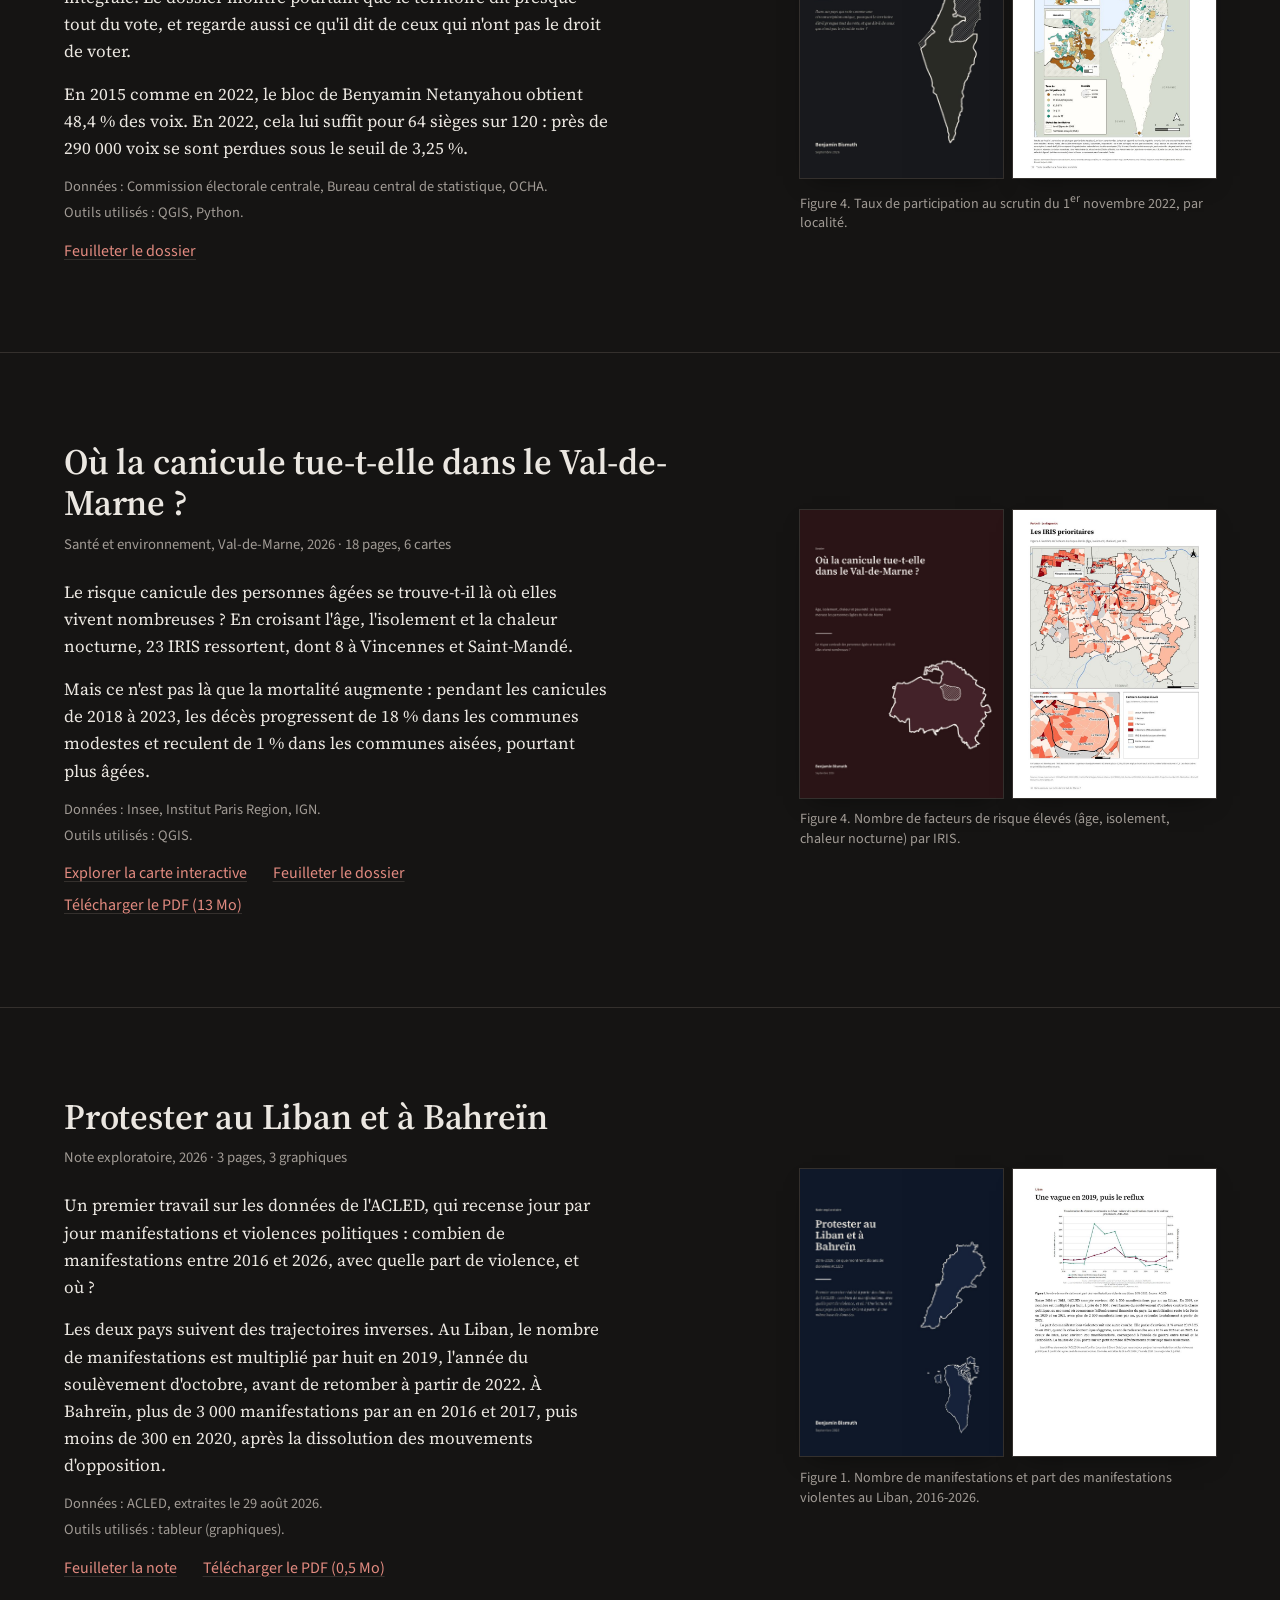
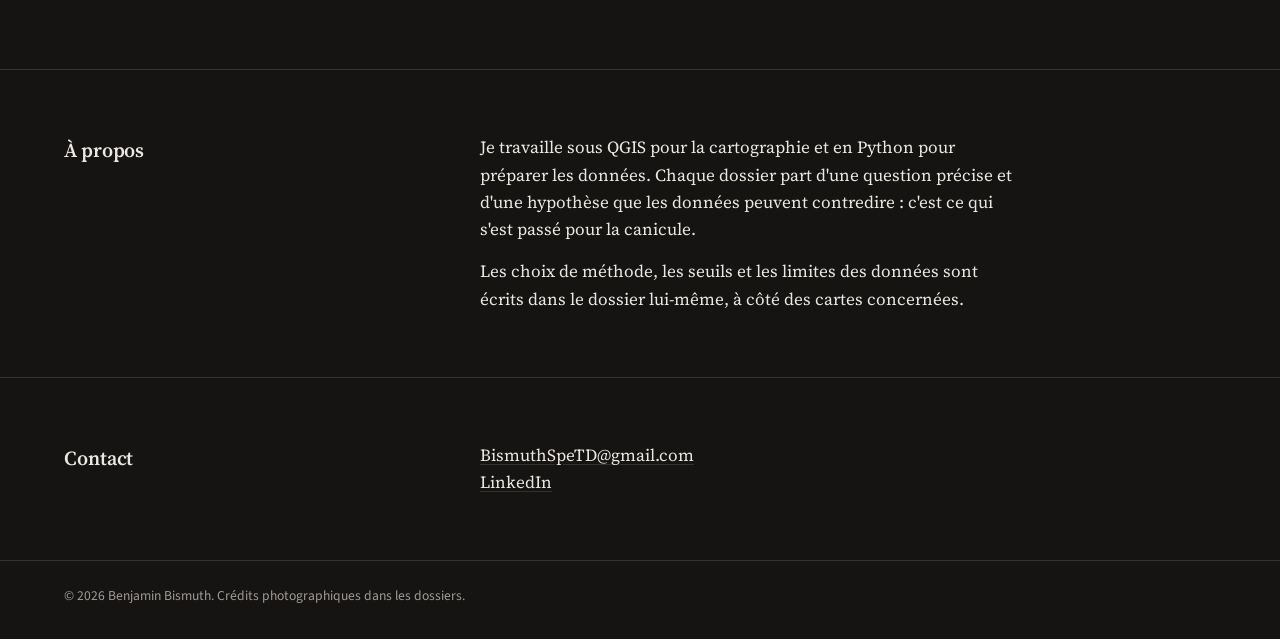
==== commit 26f9c03f: "Graphique en encart sur la carte, invitation sur la page d'accueil" ====
--- a/index.html
+++ b/index.html
@@ -19,7 +19,7 @@
     try { t = localStorage.getItem("theme") || "dark"; } catch (e) {}
     document.documentElement.dataset.theme = t;
   </script>
-  <link rel="stylesheet" href="style.css">
+  <link rel="stylesheet" href="style.css?v=2">
 </head>
 <body>
 
@@ -251,6 +251,17 @@
   <div class="v-thumbs" id="v-thumbs" role="tablist" aria-label="Pages du dossier"></div>
 </div>
 
-<script src="app.js"></script>
+<!-- invitation à ouvrir la carte interactive : apparaît en bas à droite, se ferme, et ne revient pas une fois fermée -->
+<aside class="invite" id="invite" aria-label="Carte interactive" hidden>
+  <p class="invite-etiquette">Nouveau · carte interactive</p>
+  <p class="invite-titre">Le Val-de-Marne, quartier par quartier</p>
+  <p class="invite-texte">Âge, isolement, pauvreté, décès pendant les canicules&nbsp;: cinq cartes à explorer d'un clic.</p>
+  <p class="invite-actions">
+    <a class="cta" href="carte.html">Ouvrir la carte</a>
+    <button type="button" id="invite-fermer">Plus tard</button>
+  </p>
+</aside>
+
+<script src="app.js?v=2"></script>
 </body>
 </html>
--- a/style.css
+++ b/style.css
@@ -101,6 +101,21 @@
 
 .foot{padding:1.5rem var(--pad) 2rem;font-family:var(--sans);font-size:.85rem;color:var(--grey);border-top:1px solid var(--line)}
 
+/* invitation à ouvrir la carte interactive (page d'accueil) */
+.invite{position:fixed;right:1.2rem;bottom:1.2rem;z-index:50;width:min(21rem,calc(100vw - 2rem));padding:1.1rem 1.2rem 1.2rem;
+  background:var(--paper);border:1px solid var(--line);border-left:3px solid var(--red);box-shadow:0 18px 40px -16px var(--shadow);
+  font-family:var(--sans);animation:invite-entre .45s ease-out both}
+.invite[hidden]{display:none}
+.invite-etiquette{font-size:.8rem;font-weight:600;color:var(--red)}
+.invite-titre{margin-top:.2rem;font-family:var(--serif);font-size:1.2rem;font-weight:600;line-height:1.25}
+.invite-texte{margin-top:.45rem;font-size:.95rem;line-height:1.45;color:var(--grey)}
+.invite-actions{display:flex;align-items:center;gap:1.1rem;margin-top:.9rem}
+.invite-actions .cta{padding:.55rem 1rem;font-size:.95rem}
+.invite-actions button{font-size:.92rem;color:var(--grey);text-decoration:underline;text-decoration-color:var(--line);text-underline-offset:.2em}
+.invite-actions button:hover{color:var(--ink)}
+@keyframes invite-entre{from{opacity:0;transform:translateY(14px)}to{opacity:1;transform:none}}
+@media (prefers-reduced-motion:reduce){.invite{animation:none}}
+
 /* lecteur */
 .viewer{position:fixed;inset:0;z-index:100;display:flex;flex-direction:column;background:var(--viewer);color:#f3f0ea}
 .viewer[hidden]{display:none}
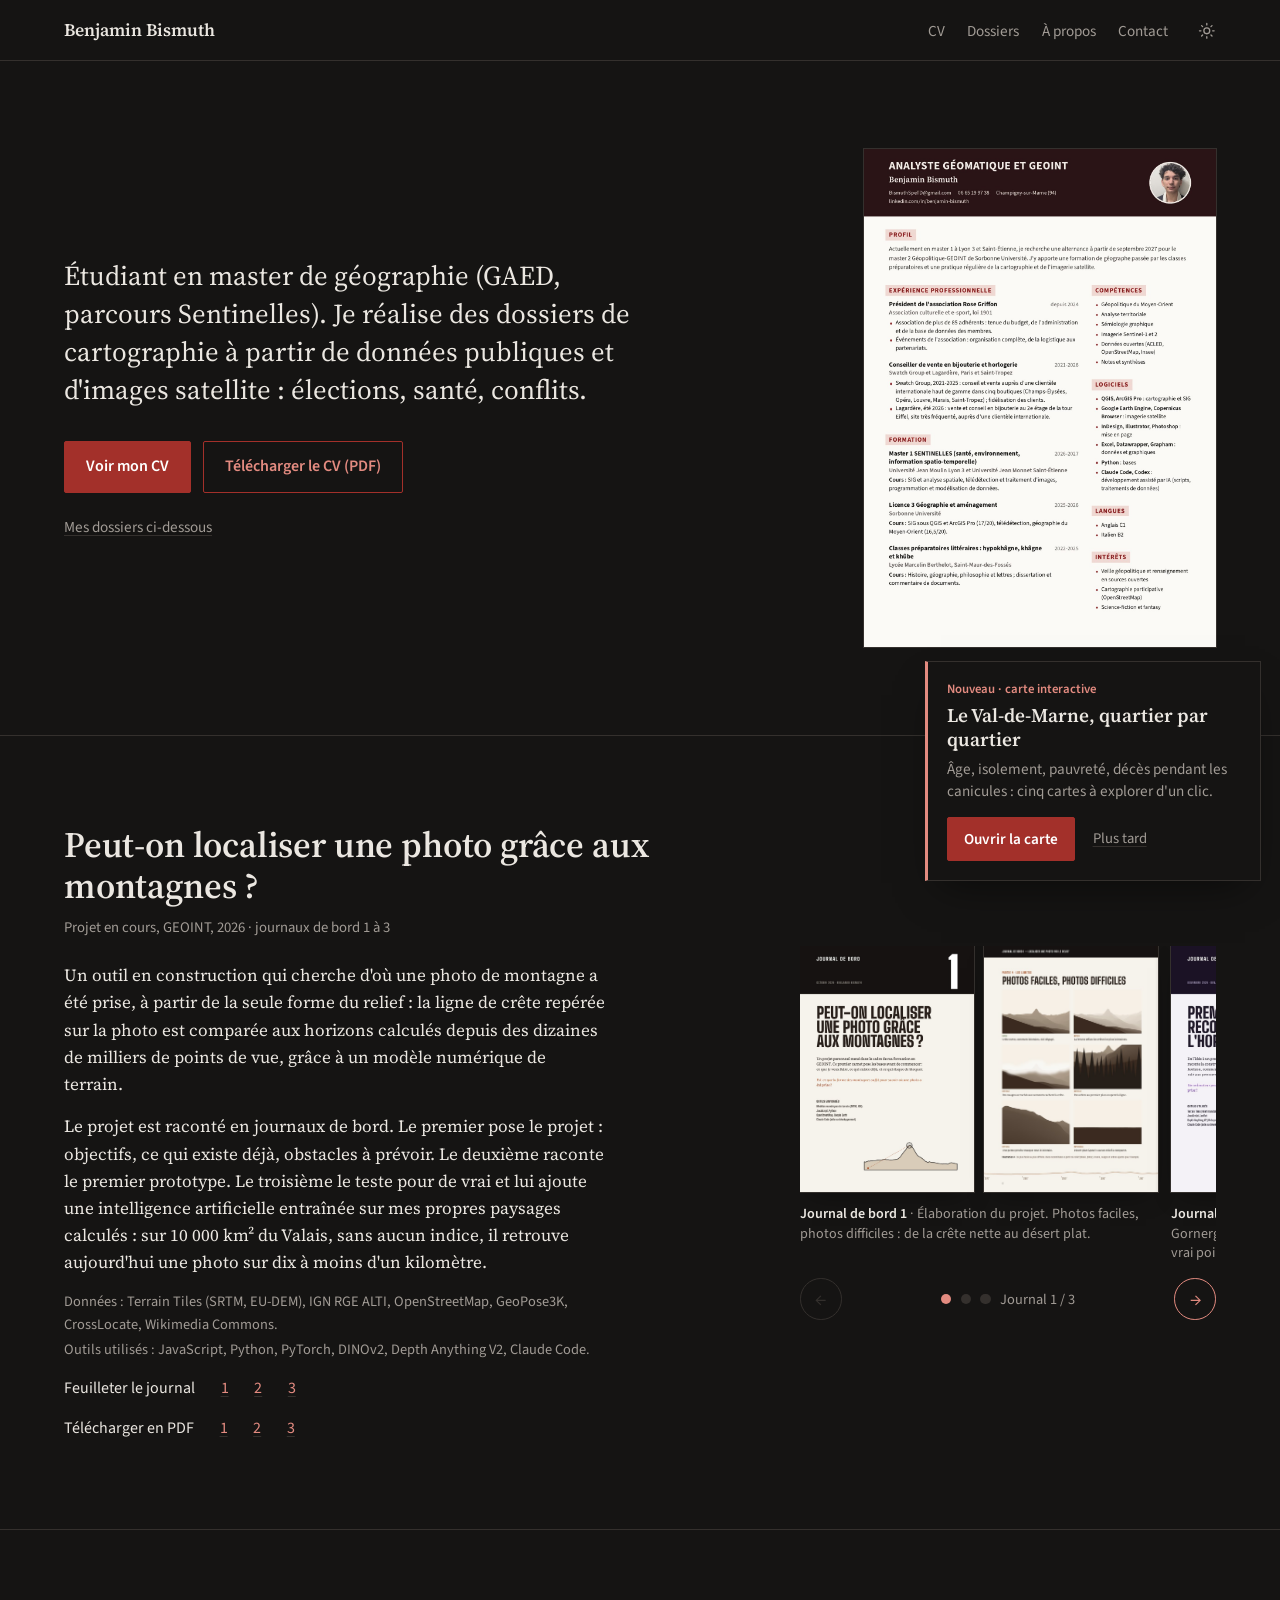
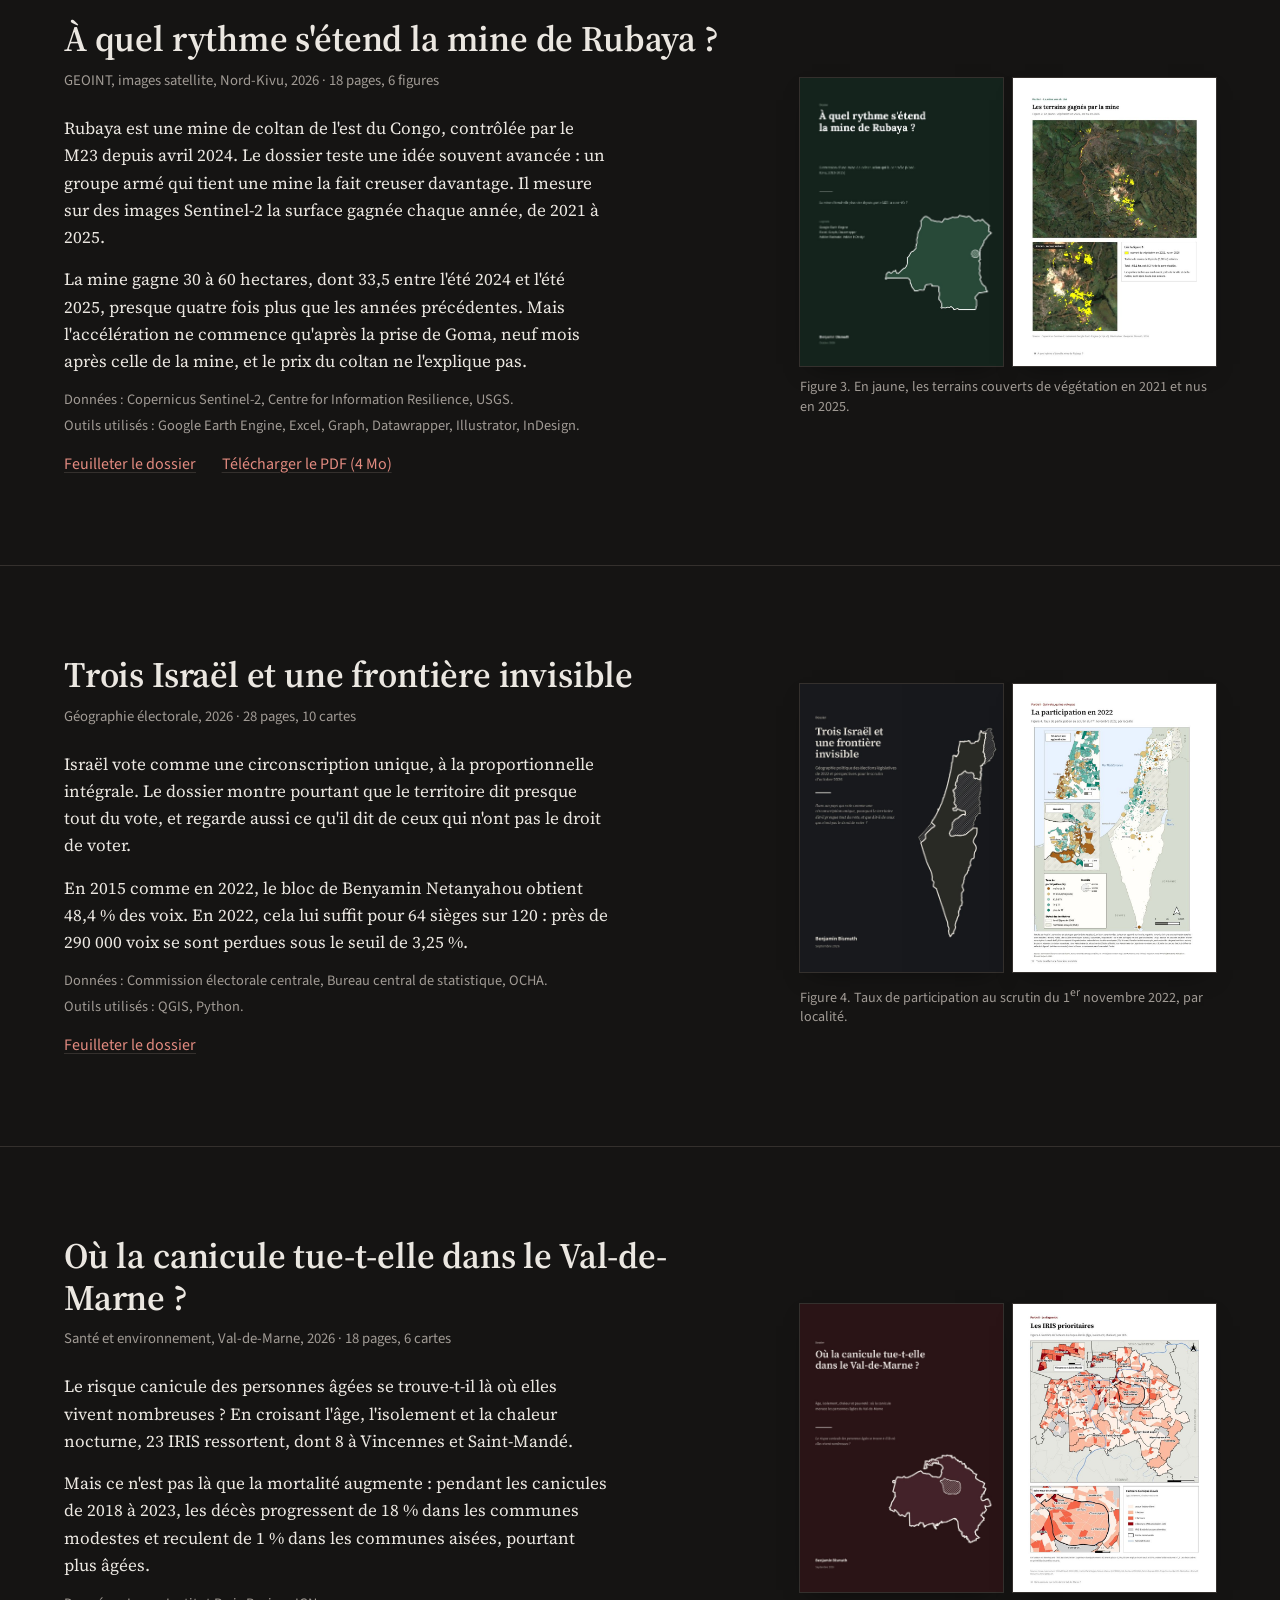
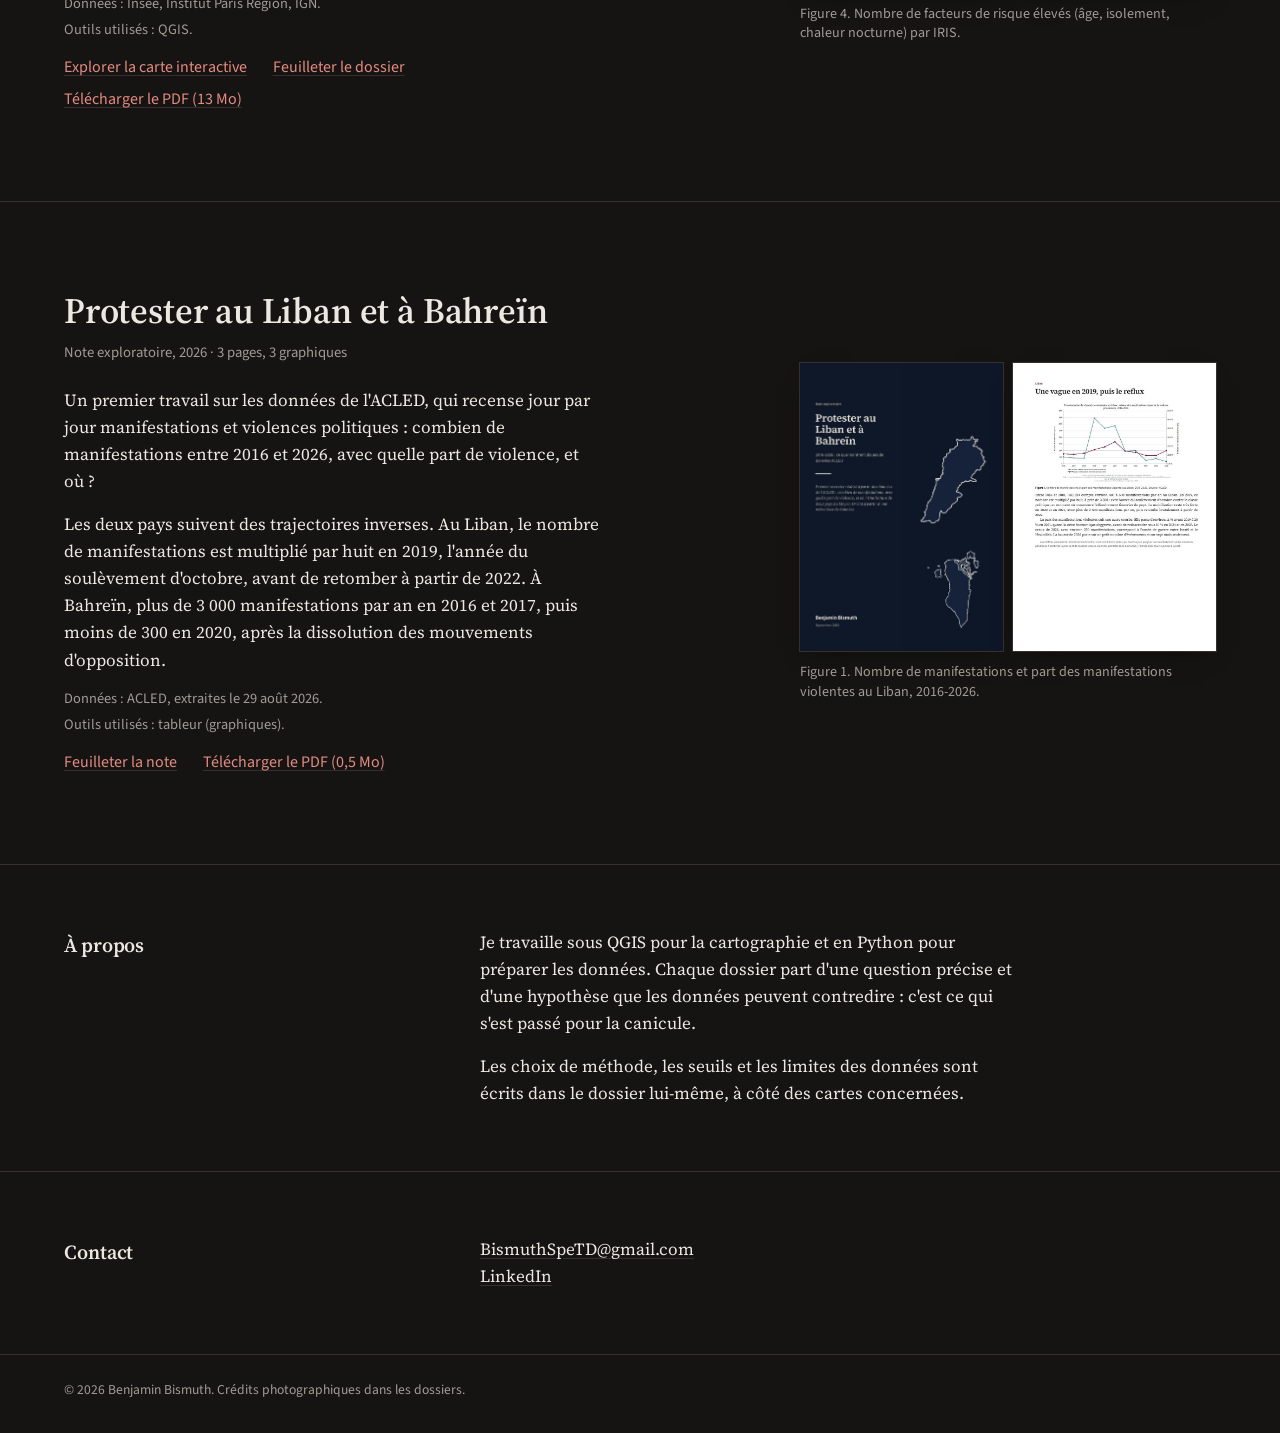
==== commit 90f48612: "Dossiers : projet Ligne de crête, journaux de bord 1 à 3 Nouvelle section en tête des dossiers, carr" ====
--- a/index.html
+++ b/index.html
@@ -19,7 +19,7 @@
     try { t = localStorage.getItem("theme") || "dark"; } catch (e) {}
     document.documentElement.dataset.theme = t;
   </script>
-  <link rel="stylesheet" href="style.css?v=2">
+  <link rel="stylesheet" href="style.css?v=5">
 </head>
 <body>
 
@@ -61,6 +61,77 @@
 
   <section class="dossier" id="dossiers">
     <div class="d-text">
+      <h2>Peut-on localiser une photo grâce aux montagnes&nbsp;?</h2>
+      <p class="meta">Projet en cours, GEOINT, 2026 · journaux de bord 1 à 3</p>
+      <div class="d-body">
+        <p>
+          Un outil en construction qui cherche d'où une photo de montagne a été prise, à partir de
+          la seule forme du relief&nbsp;: la ligne de crête repérée sur la photo est comparée aux horizons
+          calculés depuis des dizaines de milliers de points de vue, grâce à un modèle numérique de terrain.
+        </p>
+        <p>
+          Le projet est raconté en journaux de bord. Le premier pose le projet&nbsp;: objectifs, ce qui existe
+          déjà, obstacles à prévoir. Le deuxième raconte le premier prototype. Le troisième le teste pour de vrai
+          et lui ajoute une intelligence artificielle entraînée sur mes propres paysages calculés&nbsp;: sur 10&nbsp;000&nbsp;km²
+          du Valais, sans aucun indice, il retrouve aujourd'hui une photo sur dix à moins d'un kilomètre.
+        </p>
+        <p class="sources">Données&nbsp;: Terrain Tiles (SRTM, EU-DEM), IGN RGE ALTI, OpenStreetMap, GeoPose3K, CrossLocate, Wikimedia Commons.</p>
+        <p class="sources">Outils utilisés&nbsp;: JavaScript, Python, PyTorch, DINOv2, Depth Anything V2, Claude Code.</p>
+        <p class="links">
+          Feuilleter le journal
+          <button type="button" data-open="journal-1">1</button>
+          <button type="button" data-open="journal-2">2</button>
+          <button type="button" data-open="journal-3">3</button>
+        </p>
+        <p class="links">
+          Télécharger en PDF
+          <a href="assets/pdf/ligne-de-crete-journal-1.pdf" download aria-label="PDF du journal 1, 5 Mo">1</a>
+          <a href="assets/pdf/ligne-de-crete-journal-2.pdf" download aria-label="PDF du journal 2, 3 Mo">2</a>
+          <a href="assets/pdf/ligne-de-crete-journal-3.pdf" download aria-label="PDF du journal 3, 6 Mo">3</a>
+        </p>
+      </div>
+    </div>
+
+    <figure class="key carousel" data-carousel aria-roledescription="carrousel" aria-label="Journaux de bord">
+      <div class="c-track" tabindex="0">
+        <div class="c-slide" aria-roledescription="diapositive" aria-label="Journal de bord 1 sur 3">
+          <button class="plate" type="button" data-open="journal-1" data-page="0" aria-label="Ouvrir le journal de bord 1">
+            <img src="assets/img/journal-1/cover-01.jpg" alt="Couverture du journal de bord 1" width="900" height="1274">
+          </button>
+          <button class="plate key-page" type="button" data-open="journal-1" data-page="4" aria-label="Ouvrir le journal de bord 1 à cette page">
+            <img src="assets/img/journal-1/s-05.jpg" alt="Six vues de montagne, de la plus facile à localiser (crête nette) à l'impossible (désert plat)" width="1500" height="1061">
+          </button>
+          <p class="c-cap"><b>Journal de bord 1</b> · Élaboration du projet. Photos faciles, photos difficiles&nbsp;: de la crête nette au désert plat.</p>
+        </div>
+        <div class="c-slide" aria-roledescription="diapositive" aria-label="Journal de bord 2 sur 3">
+          <button class="plate" type="button" data-open="journal-2" data-page="0" aria-label="Ouvrir le journal de bord 2">
+            <img src="assets/img/journal-2/cover-01.jpg" alt="Couverture du journal de bord 2" width="900" height="1274" loading="lazy">
+          </button>
+          <button class="plate key-page show-right" type="button" data-open="journal-2" data-page="3" aria-label="Ouvrir le journal de bord 2 à cette page">
+            <img src="assets/img/journal-2/s-04.jpg" alt="Carte : points autour du Gornergrat d'où l'horizon ressemble presque exactement à celui du vrai point de vue" width="1500" height="1061" loading="lazy">
+          </button>
+          <p class="c-cap"><b>Journal de bord 2</b> · Premier prototype. Les sosies du Gornergrat&nbsp;: d'où l'horizon ressemble presque à celui du vrai point de vue.</p>
+        </div>
+        <div class="c-slide" aria-roledescription="diapositive" aria-label="Journal de bord 3 sur 3">
+          <button class="plate" type="button" data-open="journal-3" data-page="0" aria-label="Ouvrir le journal de bord 3">
+            <img src="assets/img/journal-3/cover-01.jpg" alt="Couverture du journal de bord 3" width="900" height="1274" loading="lazy">
+          </button>
+          <button class="plate key-page show-right" type="button" data-open="journal-3" data-page="1" aria-label="Ouvrir le journal de bord 3 à cette page">
+            <img src="assets/img/journal-3/s-02.jpg" alt="Carte : photos de test dans le Valais et l'Oberland bernois" width="1500" height="1061" loading="lazy">
+          </button>
+          <p class="c-cap"><b>Journal de bord 3</b> · Mesurer pour de vrai, puis apprendre à une IA. Les photos de test du Valais.</p>
+        </div>
+      </div>
+      <div class="c-nav">
+        <button type="button" class="c-prev" aria-label="Journal précédent">&larr;</button>
+        <span class="c-dots" aria-hidden="true"></span>
+        <button type="button" class="c-next" aria-label="Journal suivant">&rarr;</button>
+      </div>
+    </figure>
+  </section>
+
+  <section class="dossier">
+    <div class="d-text">
       <h2>À quel rythme s'étend la mine de Rubaya&nbsp;?</h2>
       <p class="meta">GEOINT, images satellite, Nord-Kivu, 2026 · 18 pages, 6 figures</p>
       <div class="d-body">
@@ -147,7 +218,7 @@
         <p class="sources">Données&nbsp;: Insee, Institut Paris Region, IGN.</p>
         <p class="sources">Outils utilisés&nbsp;: QGIS.</p>
         <p class="links">
-          <a href="carte.html">Explorer la carte interactive</a>
+          <a href="carte.html?v=5">Explorer la carte interactive</a>
           <button type="button" data-open="canicule">Feuilleter le dossier</button>
           <a href="assets/pdf/canicule.pdf" download>Télécharger le PDF (13&nbsp;Mo)</a>
         </p>
@@ -257,11 +328,11 @@
   <p class="invite-titre">Le Val-de-Marne, quartier par quartier</p>
   <p class="invite-texte">Âge, isolement, pauvreté, décès pendant les canicules&nbsp;: cinq cartes à explorer d'un clic.</p>
   <p class="invite-actions">
-    <a class="cta" href="carte.html">Ouvrir la carte</a>
+    <a class="cta" href="carte.html?v=5">Ouvrir la carte</a>
     <button type="button" id="invite-fermer">Plus tard</button>
   </p>
 </aside>
 
-<script src="app.js?v=2"></script>
+<script src="app.js?v=5"></script>
 </body>
 </html>
--- a/style.css
+++ b/style.css
@@ -161,3 +161,18 @@
 @media (prefers-reduced-motion:reduce){
   html{scroll-behavior:auto}
 }
+/* carrousel léger des journaux de bord : une diapositive = couverture + double page clé */
+.key.carousel{display:block}
+.c-track{display:flex;gap:.8rem;overflow-x:auto;scroll-snap-type:x mandatory;scroll-behavior:smooth;scrollbar-width:none;outline-offset:4px}
+.c-track::-webkit-scrollbar{display:none}
+.c-slide{flex:0 0 86%;scroll-snap-align:start;display:grid;grid-template-columns:1fr 1fr;gap:.6rem;align-content:start}
+.c-cap{grid-column:1/-1;margin-top:.2rem;font-family:var(--sans);font-size:.88rem;line-height:1.4;color:var(--grey)}
+.c-cap b{color:var(--ink);font-weight:600}
+.key .key-page.show-right img{margin-left:-100%}
+.c-nav{display:flex;align-items:center;justify-content:space-between;gap:1rem;margin-top:.9rem;font-family:var(--sans)}
+.c-nav button{width:2.6rem;height:2.6rem;border-radius:50%;border:1.5px solid var(--red);font-size:1.15rem;line-height:1;color:var(--red);transition:background .15s,color .15s}
+.c-nav button:not(:disabled):hover{background:var(--red);color:var(--paper)}
+.c-nav button:disabled{color:var(--line);border-color:var(--line);cursor:default}
+.c-dots{display:flex;align-items:center;gap:.6rem;font-size:.9rem;color:var(--grey)}
+.c-dots i{width:.65rem;height:.65rem;border-radius:50%;background:var(--line)}
+.c-dots i.on{background:var(--red)}
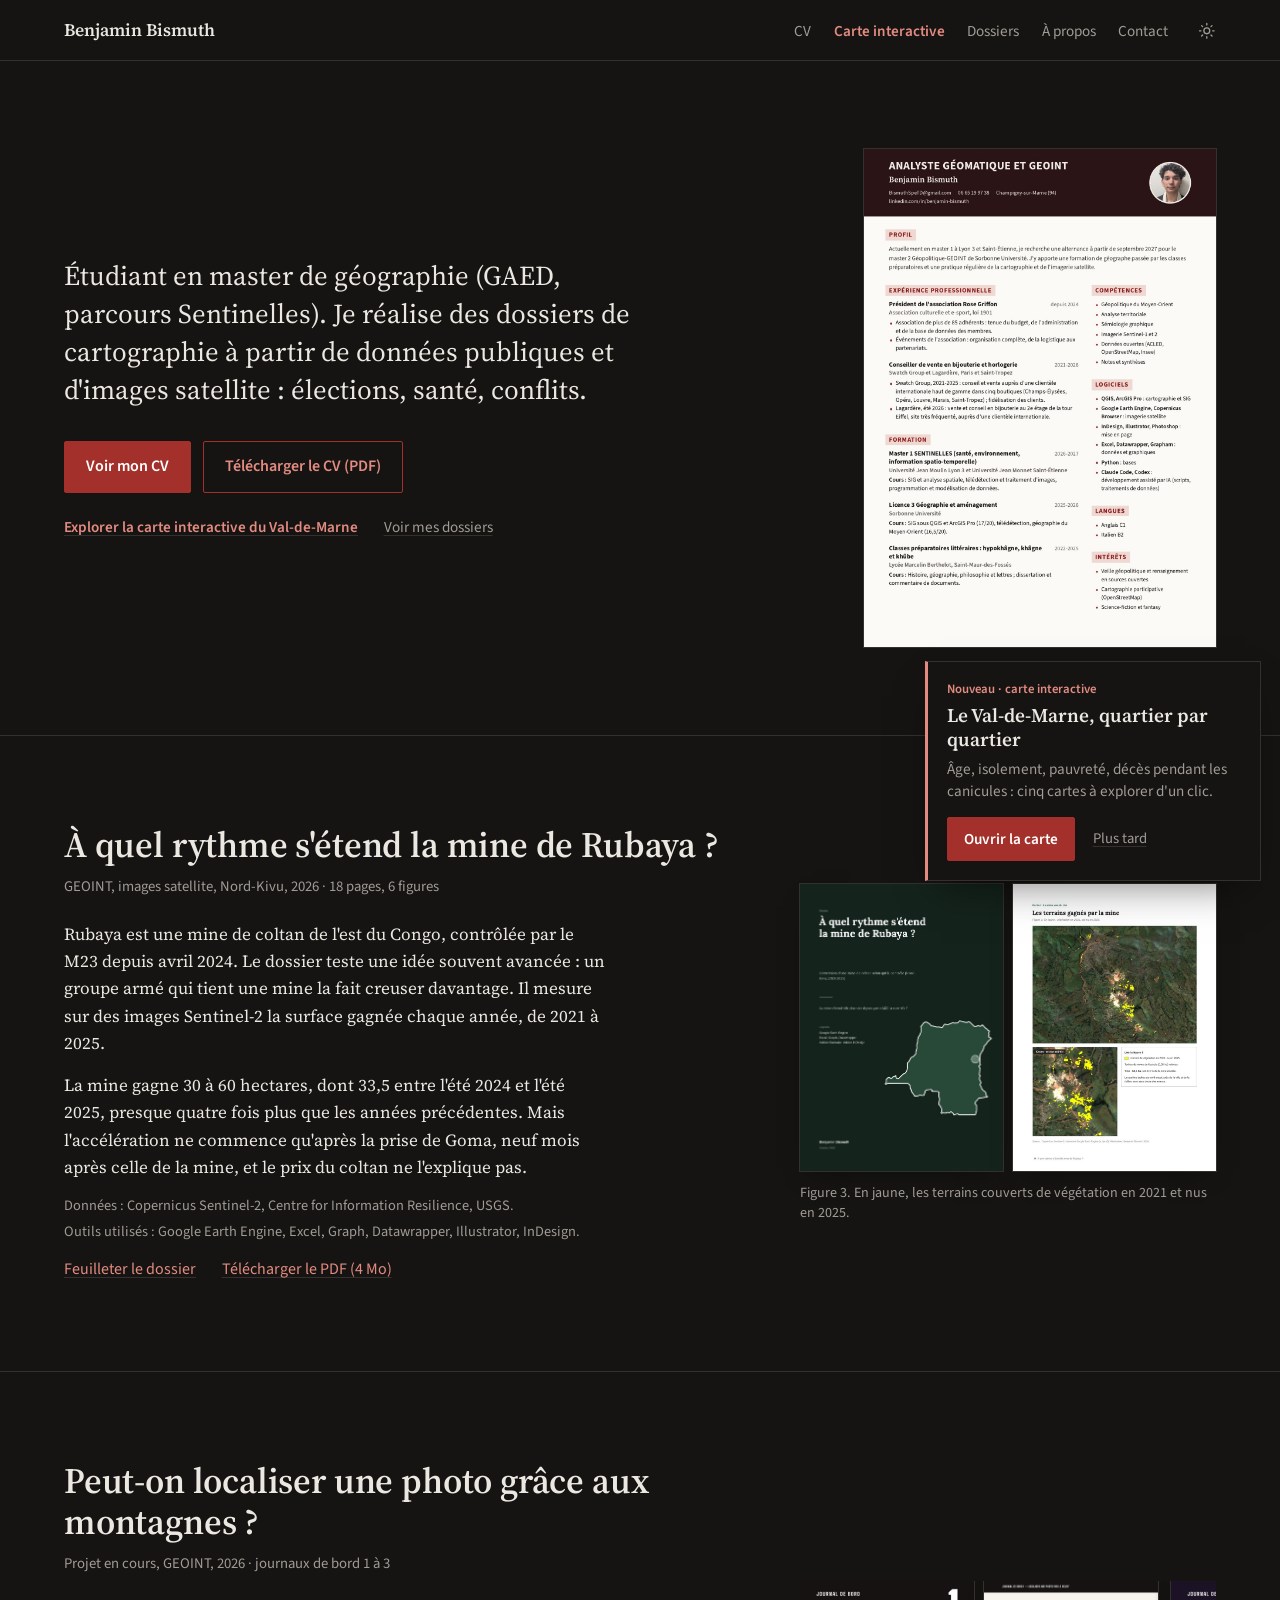
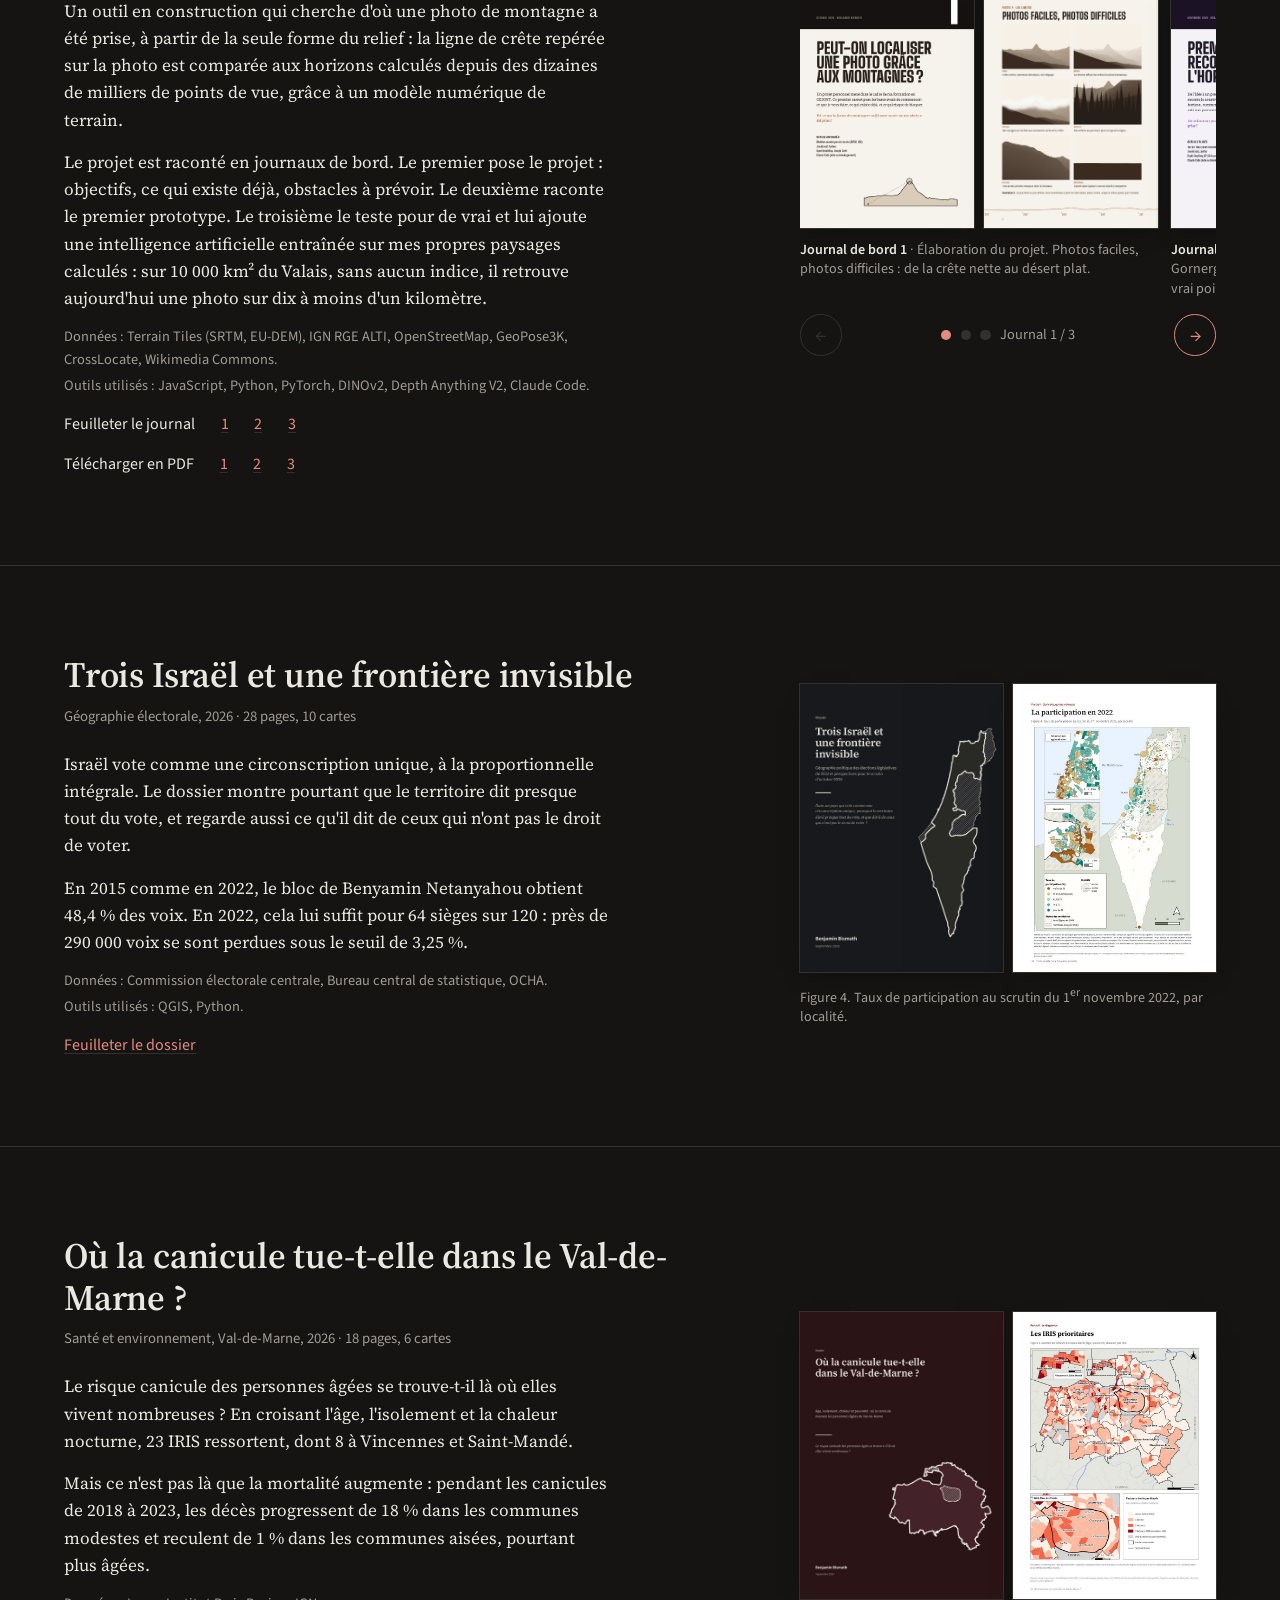
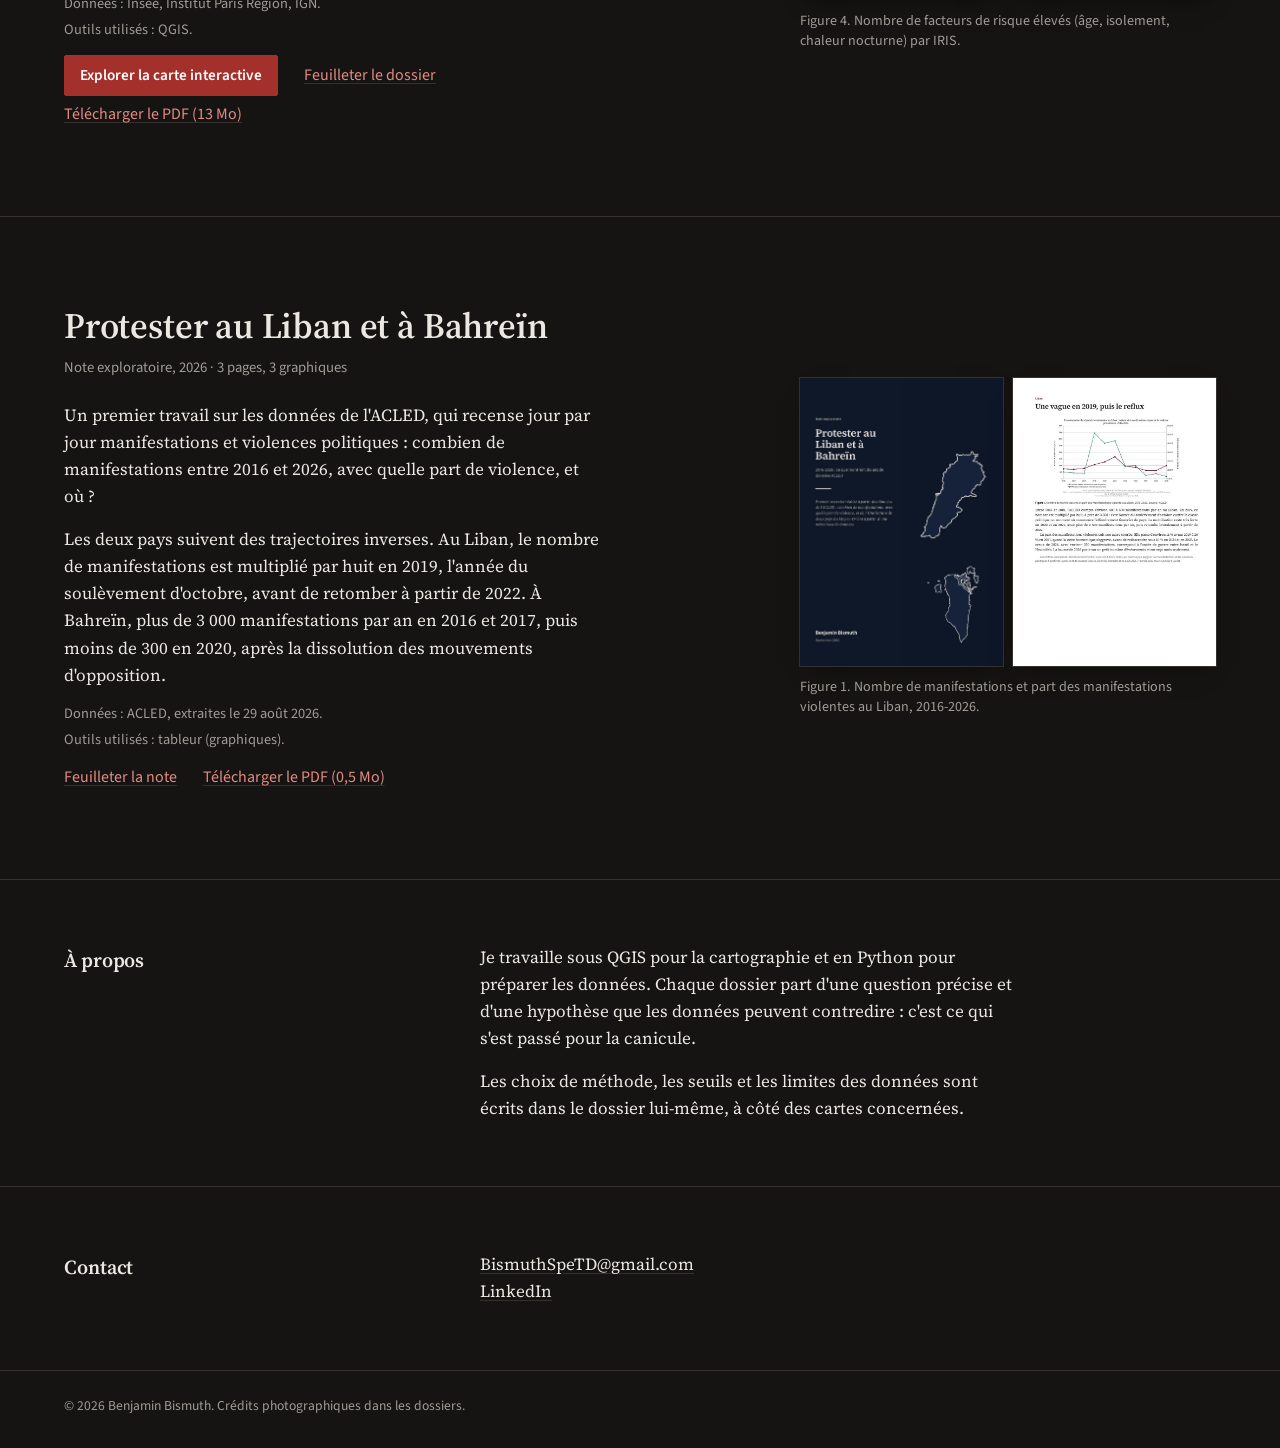
==== commit afd53743: "Accueil : acces directs a la carte interactive, Ligne de crete sous Rubaya Co-Authored-By: Claude Op" ====
--- a/index.html
+++ b/index.html
@@ -19,7 +19,7 @@
     try { t = localStorage.getItem("theme") || "dark"; } catch (e) {}
     document.documentElement.dataset.theme = t;
   </script>
-  <link rel="stylesheet" href="style.css?v=5">
+  <link rel="stylesheet" href="style.css?v=6">
 </head>
 <body>
 
@@ -28,6 +28,7 @@
   <div class="top-right">
     <nav>
       <a href="#cv">CV</a>
+      <a class="nav-carte" href="carte.html?v=5">Carte<span> interactive</span></a>
       <a href="#dossiers">Dossiers</a>
       <a href="#apropos">À propos</a>
       <a href="#contact">Contact</a>
@@ -52,7 +53,10 @@
         <button class="cta" type="button" data-open="cv">Voir mon CV</button>
         <a class="cta ghost" href="assets/pdf/cv-benjamin-bismuth.pdf" download>Télécharger le CV (PDF)</a>
       </p>
-      <p class="intro-next"><a href="#dossiers">Mes dossiers ci-dessous</a></p>
+      <p class="intro-next">
+        <a href="carte.html?v=5">Explorer la carte interactive du Val-de-Marne</a>
+        <a href="#dossiers">Voir mes dossiers</a>
+      </p>
     </div>
     <button class="plate cv-page" type="button" data-open="cv">
       <img src="assets/img/cv/cv-01.jpg" alt="Aperçu du CV, cliquer pour l'agrandir" width="1200" height="1697">
@@ -60,6 +64,42 @@
   </section>
 
   <section class="dossier" id="dossiers">
+    <div class="d-text">
+      <h2>À quel rythme s'étend la mine de Rubaya&nbsp;?</h2>
+      <p class="meta">GEOINT, images satellite, Nord-Kivu, 2026 · 18 pages, 6 figures</p>
+      <div class="d-body">
+        <p>
+          Rubaya est une mine de coltan de l'est du Congo, contrôlée par le M23 depuis avril 2024.
+          Le dossier teste une idée souvent avancée&nbsp;: un groupe armé qui tient une mine la fait
+          creuser davantage. Il mesure sur des images Sentinel-2 la surface gagnée chaque année,
+          de 2021 à 2025.
+        </p>
+        <p>
+          La mine gagne 30 à 60 hectares, dont 33,5 entre l'été 2024 et l'été 2025, presque quatre
+          fois plus que les années précédentes. Mais l'accélération ne commence qu'après la prise de
+          Goma, neuf mois après celle de la mine, et le prix du coltan ne l'explique pas.
+        </p>
+        <p class="sources">Données&nbsp;: Copernicus Sentinel-2, Centre for Information Resilience, USGS.</p>
+        <p class="sources">Outils utilisés&nbsp;: Google Earth Engine, Excel, Graph, Datawrapper, Illustrator, InDesign.</p>
+        <p class="links">
+          <button type="button" data-open="rubaya">Feuilleter le dossier</button>
+          <a href="assets/pdf/rubaya.pdf" download>Télécharger le PDF (4&nbsp;Mo)</a>
+        </p>
+      </div>
+    </div>
+
+    <figure class="key">
+      <button class="plate" type="button" data-open="rubaya" data-page="0" aria-label="Ouvrir le dossier">
+        <img src="assets/img/rubaya/cover-01.jpg" alt="Couverture du dossier" width="826" height="1169">
+      </button>
+      <button class="plate key-page" type="button" data-open="rubaya" data-page="4" aria-label="Ouvrir le dossier à cette page">
+        <img src="assets/img/rubaya/s-05.jpg" alt="Image satellite : en jaune, les terrains couverts de végétation en 2021 et nus en 2025 autour de la mine de Rubaya" width="1500" height="1061">
+      </button>
+      <figcaption>Figure 3. En jaune, les terrains couverts de végétation en 2021 et nus en 2025.</figcaption>
+    </figure>
+  </section>
+
+  <section class="dossier" id="ligne-de-crete">
     <div class="d-text">
       <h2>Peut-on localiser une photo grâce aux montagnes&nbsp;?</h2>
       <p class="meta">Projet en cours, GEOINT, 2026 · journaux de bord 1 à 3</p>
@@ -132,42 +172,6 @@
 
   <section class="dossier">
     <div class="d-text">
-      <h2>À quel rythme s'étend la mine de Rubaya&nbsp;?</h2>
-      <p class="meta">GEOINT, images satellite, Nord-Kivu, 2026 · 18 pages, 6 figures</p>
-      <div class="d-body">
-        <p>
-          Rubaya est une mine de coltan de l'est du Congo, contrôlée par le M23 depuis avril 2024.
-          Le dossier teste une idée souvent avancée&nbsp;: un groupe armé qui tient une mine la fait
-          creuser davantage. Il mesure sur des images Sentinel-2 la surface gagnée chaque année,
-          de 2021 à 2025.
-        </p>
-        <p>
-          La mine gagne 30 à 60 hectares, dont 33,5 entre l'été 2024 et l'été 2025, presque quatre
-          fois plus que les années précédentes. Mais l'accélération ne commence qu'après la prise de
-          Goma, neuf mois après celle de la mine, et le prix du coltan ne l'explique pas.
-        </p>
-        <p class="sources">Données&nbsp;: Copernicus Sentinel-2, Centre for Information Resilience, USGS.</p>
-        <p class="sources">Outils utilisés&nbsp;: Google Earth Engine, Excel, Graph, Datawrapper, Illustrator, InDesign.</p>
-        <p class="links">
-          <button type="button" data-open="rubaya">Feuilleter le dossier</button>
-          <a href="assets/pdf/rubaya.pdf" download>Télécharger le PDF (4&nbsp;Mo)</a>
-        </p>
-      </div>
-    </div>
-
-    <figure class="key">
-      <button class="plate" type="button" data-open="rubaya" data-page="0" aria-label="Ouvrir le dossier">
-        <img src="assets/img/rubaya/cover-01.jpg" alt="Couverture du dossier" width="826" height="1169">
-      </button>
-      <button class="plate key-page" type="button" data-open="rubaya" data-page="4" aria-label="Ouvrir le dossier à cette page">
-        <img src="assets/img/rubaya/s-05.jpg" alt="Image satellite : en jaune, les terrains couverts de végétation en 2021 et nus en 2025 autour de la mine de Rubaya" width="1500" height="1061">
-      </button>
-      <figcaption>Figure 3. En jaune, les terrains couverts de végétation en 2021 et nus en 2025.</figcaption>
-    </figure>
-  </section>
-
-  <section class="dossier">
-    <div class="d-text">
       <h2>Trois Israël et une frontière invisible</h2>
       <p class="meta">Géographie électorale, 2026 · 28 pages, 10 cartes</p>
       <div class="d-body">
@@ -218,7 +222,7 @@
         <p class="sources">Données&nbsp;: Insee, Institut Paris Region, IGN.</p>
         <p class="sources">Outils utilisés&nbsp;: QGIS.</p>
         <p class="links">
-          <a href="carte.html?v=5">Explorer la carte interactive</a>
+          <a class="cta petit" href="carte.html?v=5">Explorer la carte interactive</a>
           <button type="button" data-open="canicule">Feuilleter le dossier</button>
           <a href="assets/pdf/canicule.pdf" download>Télécharger le PDF (13&nbsp;Mo)</a>
         </p>
--- a/style.css
+++ b/style.css
@@ -45,6 +45,8 @@
 .top nav{display:flex;gap:1.4rem;font-family:var(--sans);font-size:.95rem}
 .top nav a{text-decoration:none;color:var(--grey)}
 .top nav a:hover{color:var(--red)}
+.top nav a.nav-carte{color:var(--red);font-weight:600}
+.top nav a.nav-carte:hover{text-decoration:underline;text-underline-offset:.25em}
 .top-right{display:flex;align-items:center;gap:1.4rem}
 .theme{display:grid;place-items:center;width:2rem;height:2rem;margin:-.4rem -.4rem -.4rem 0;color:var(--grey);border-radius:50%}
 .theme:hover{color:var(--ink);background:var(--line)}
@@ -66,8 +68,9 @@
 .cta:hover{background:var(--btn-hover);border-color:var(--btn-hover);color:#fff}
 .cta.ghost{background:transparent;color:var(--red)}
 .cta.ghost:hover{background:var(--btn);color:#fff}
-.intro-next{margin-top:1.4rem;font-family:var(--sans);font-size:.95rem;color:var(--grey)}
+.intro-next{display:flex;flex-wrap:wrap;gap:.4rem 1.6rem;margin-top:1.4rem;font-family:var(--sans);font-size:.95rem;color:var(--grey)}
 .intro-next a{color:inherit}
+.intro-next a:first-child{color:var(--red);font-weight:600}
 .cv-page{box-shadow:0 0 0 1px var(--line),0 12px 30px -12px var(--shadow)}
 
 /* dossiers */
@@ -94,6 +97,9 @@
 .links{display:flex;flex-wrap:wrap;gap:.4rem 1.6rem;font-family:var(--sans);font-size:1rem}
 .links button,.links a{text-decoration:underline;text-decoration-color:var(--line);text-underline-offset:.2em;color:var(--red)}
 .links button:hover,.links a:hover{text-decoration-color:currentColor}
+.links{align-items:center}
+.links a.cta{padding:.45rem .95rem;font-size:.95rem;color:#fff;text-decoration:none}
+.links a.cta:hover{color:#fff}
 
 /* à propos, contact */
 .about{display:grid;grid-template-columns:1fr 2fr;gap:1rem clamp(1.5rem,4vw,3rem);padding:clamp(2.5rem,5vw,4rem) var(--pad);border-top:1px solid var(--line)}
@@ -146,7 +152,6 @@
   .dossier,.about,.intro{grid-template-columns:1fr}
   .key{max-width:26rem}
   .cv-page{width:min(100%,18rem)}
-  .intro-next{display:none}
   .top nav{gap:1rem}
   .v-stage{padding:.25rem}
   .v-nav{width:2.2rem;background:rgba(0,0,0,.35)}
@@ -156,7 +161,7 @@
   .brand{font-size:1rem;white-space:nowrap}
   .top nav{gap:.8rem;font-size:.9rem;white-space:nowrap}
   .top-right{gap:.6rem}
-  .top nav a:nth-child(3){display:none}
+  .top nav a:nth-child(3),.top nav a:nth-child(4),.nav-carte span{display:none}
 }
 @media (prefers-reduced-motion:reduce){
   html{scroll-behavior:auto}
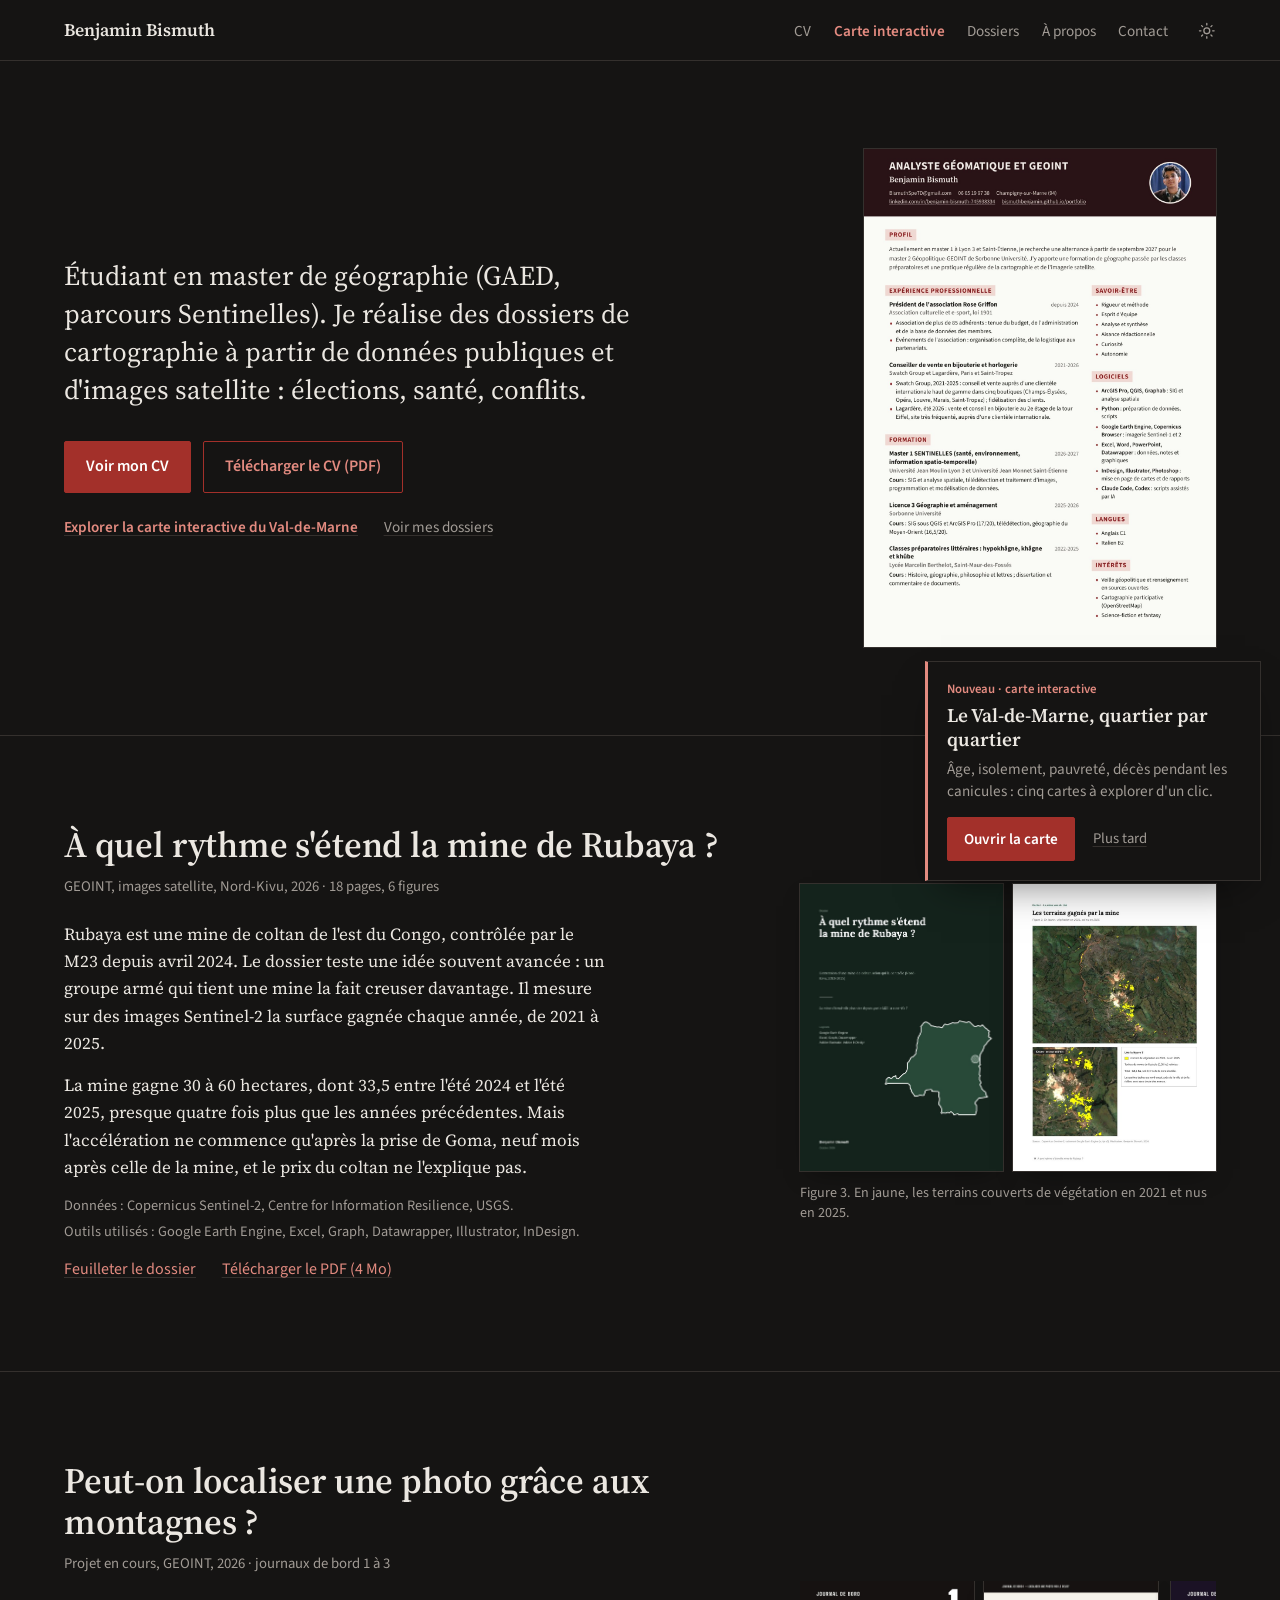
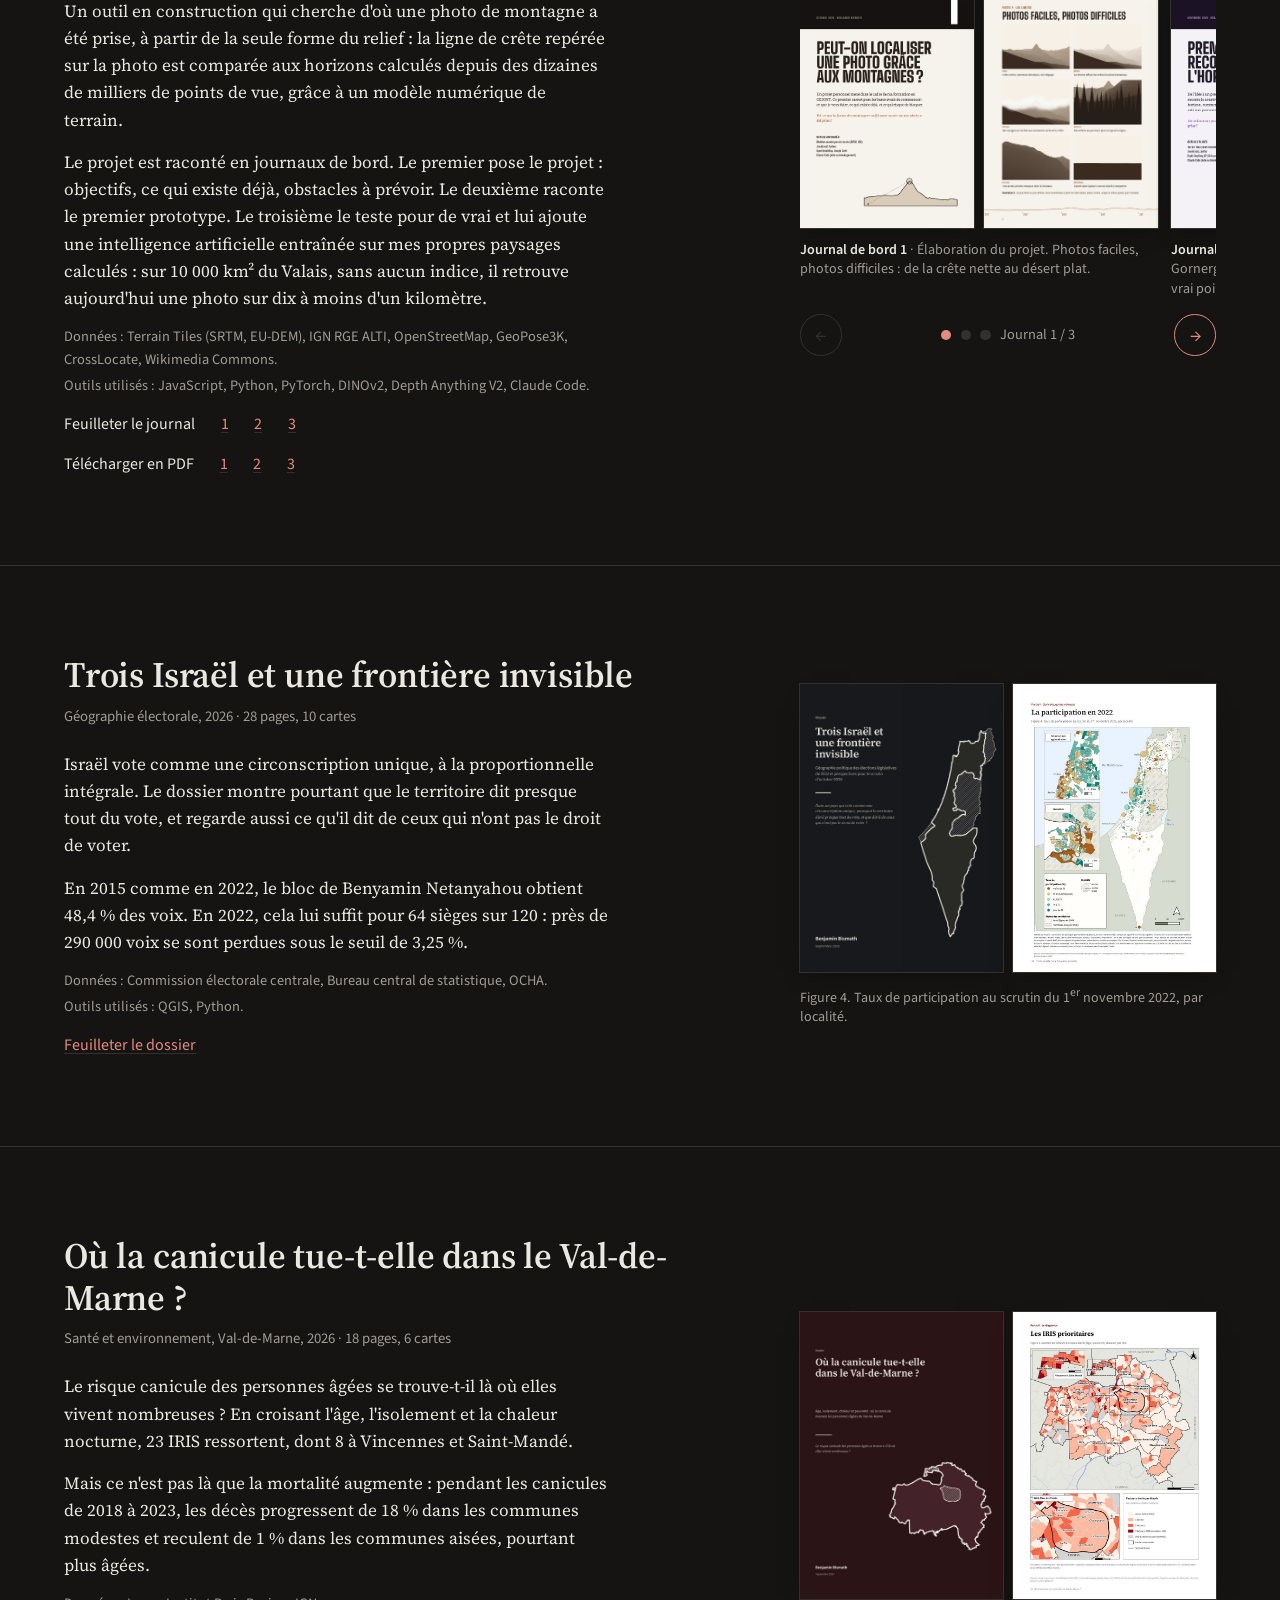
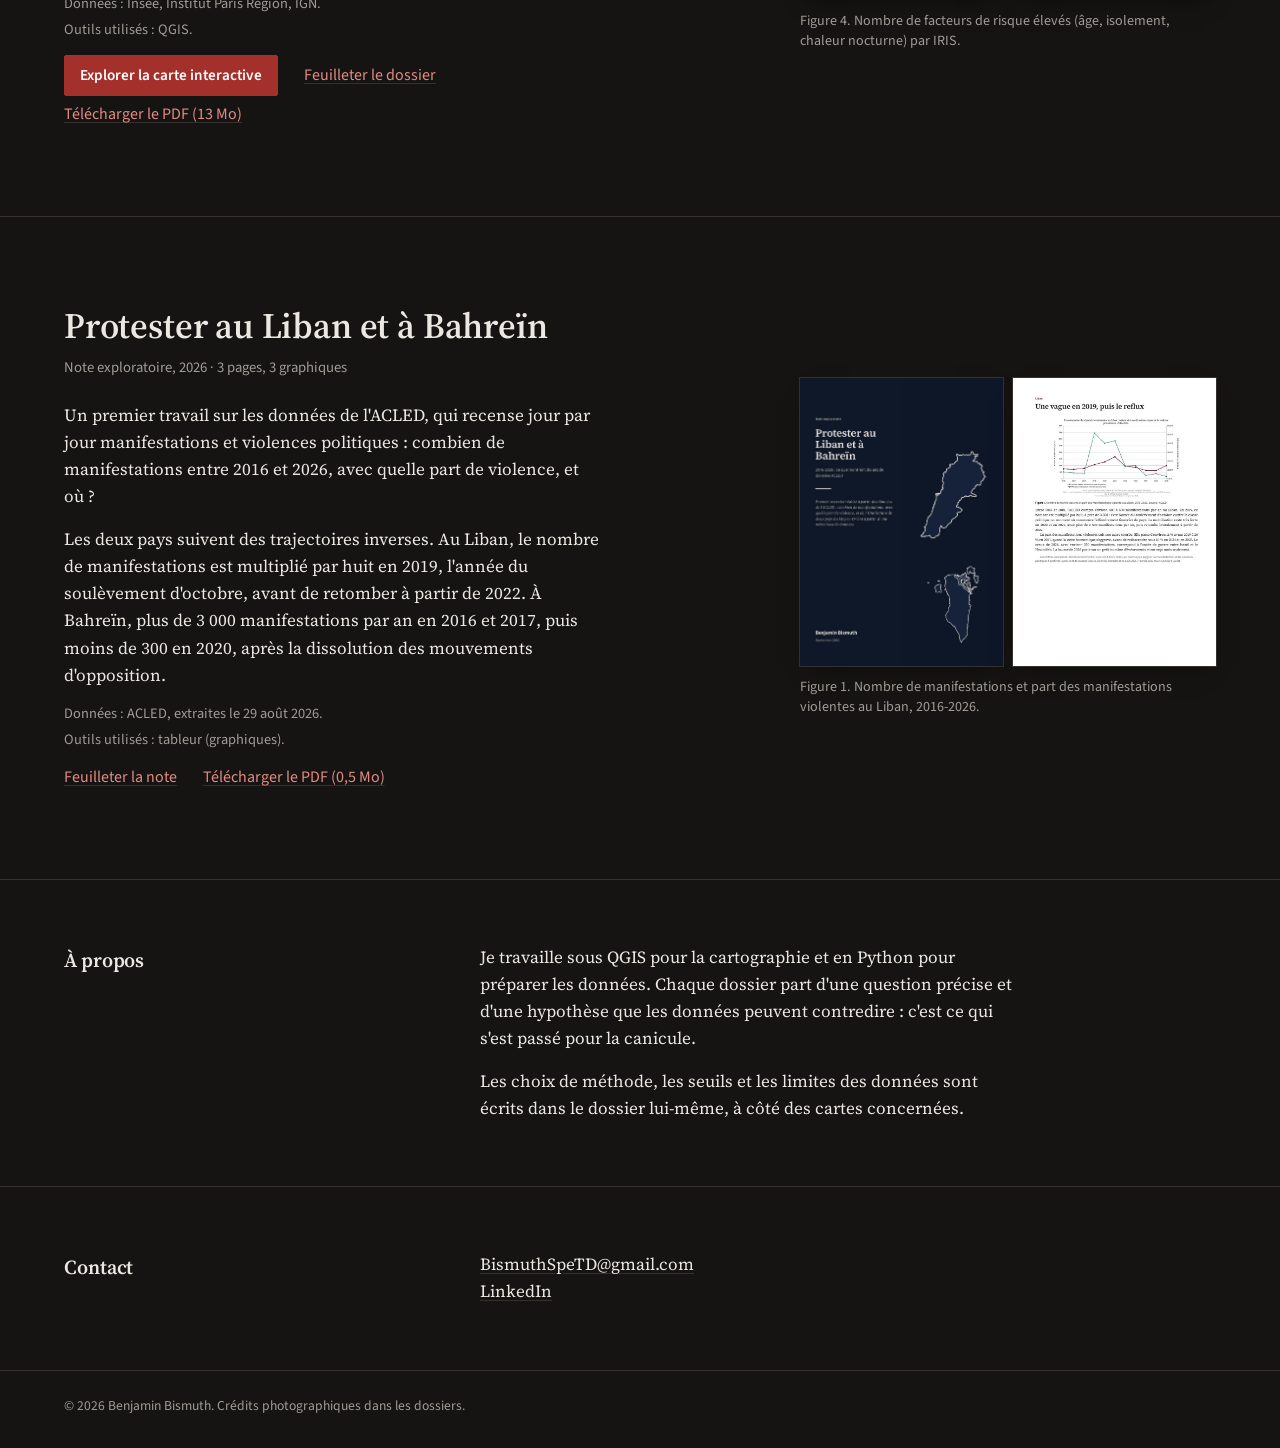
==== commit da72fe98: "CV : logiciels, liens LinkedIn et portfolio, photo LinkedIn Logiciels dans l'ordre des offres GEOINT" ====
--- a/index.html
+++ b/index.html
@@ -296,7 +296,7 @@
     <div class="d-body">
       <p>
         <a href="mailto:BismuthSpeTD@gmail.com">BismuthSpeTD@gmail.com</a><br>
-        <a href="https://www.linkedin.com/in/benjamin-bismuth" rel="noopener">LinkedIn</a>
+        <a href="https://www.linkedin.com/in/benjamin-bismuth-745938334/" rel="noopener">LinkedIn</a>
       </p>
     </div>
   </section>
